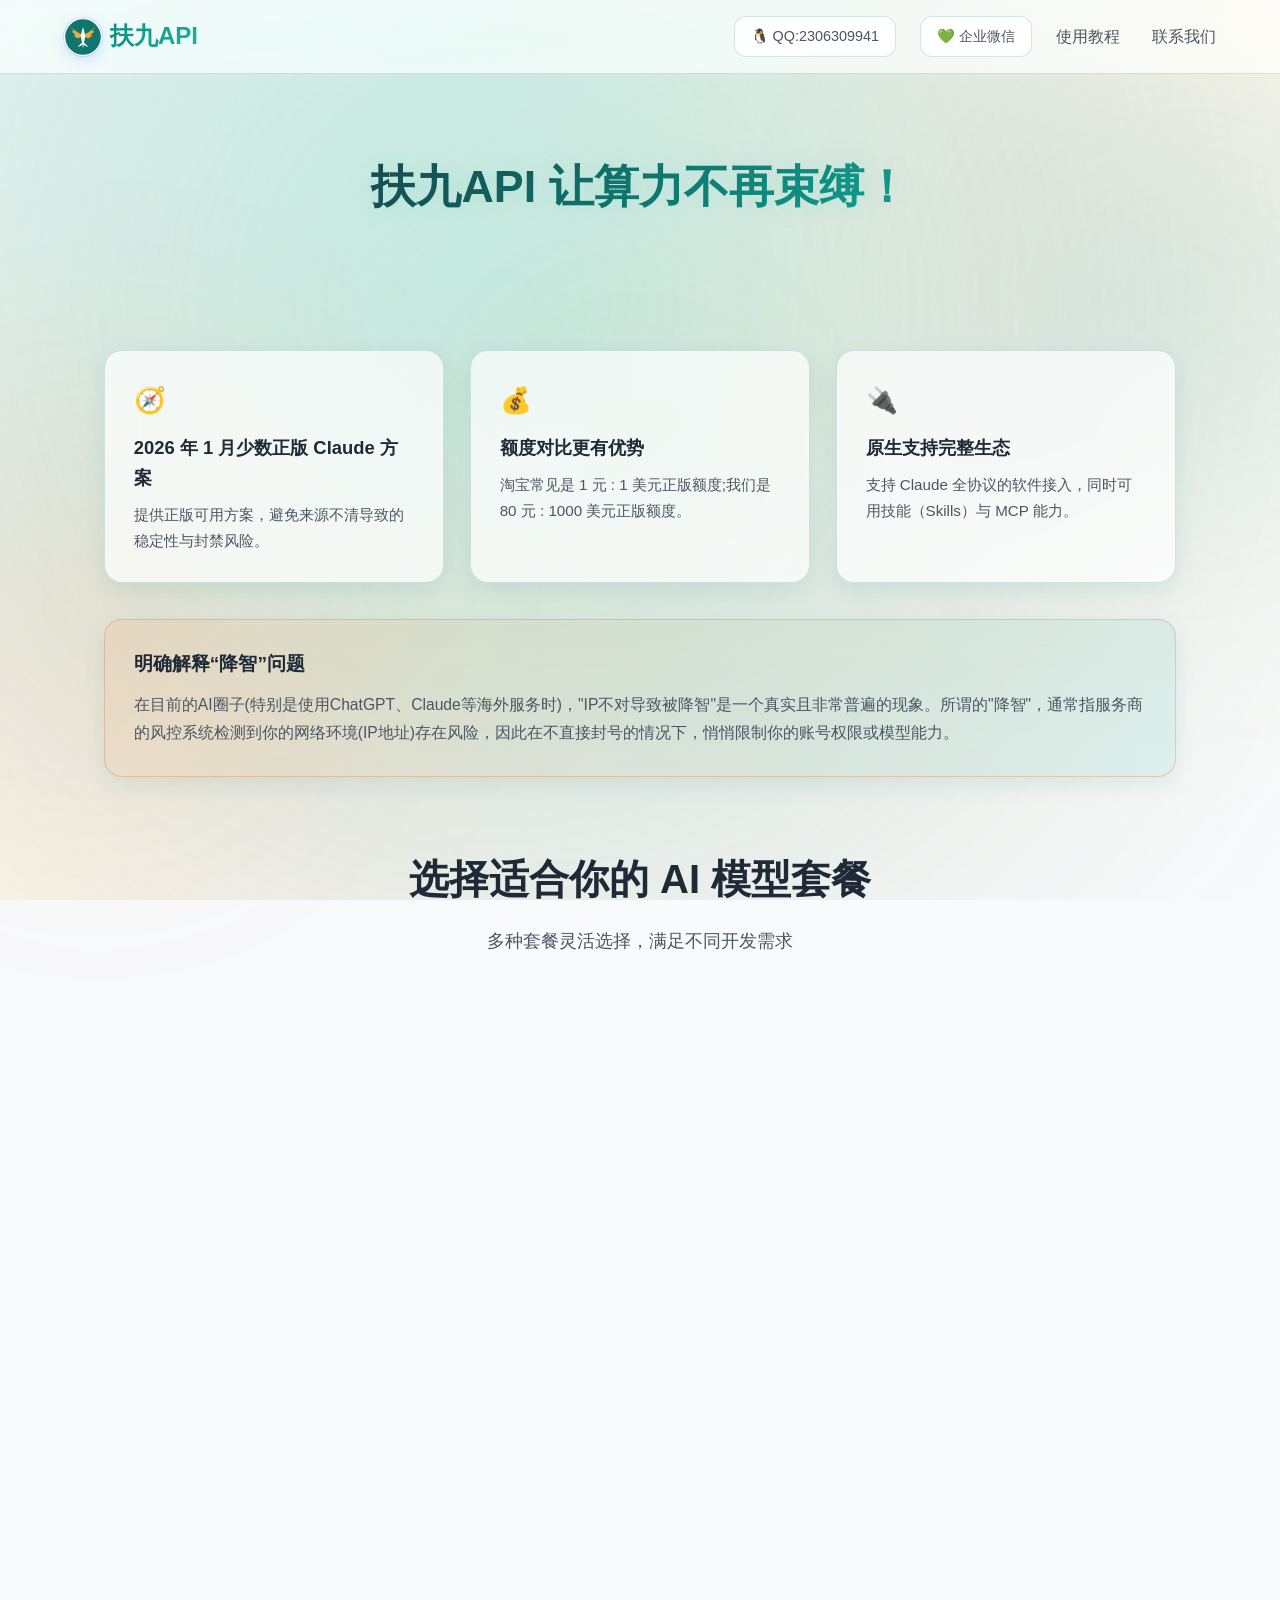
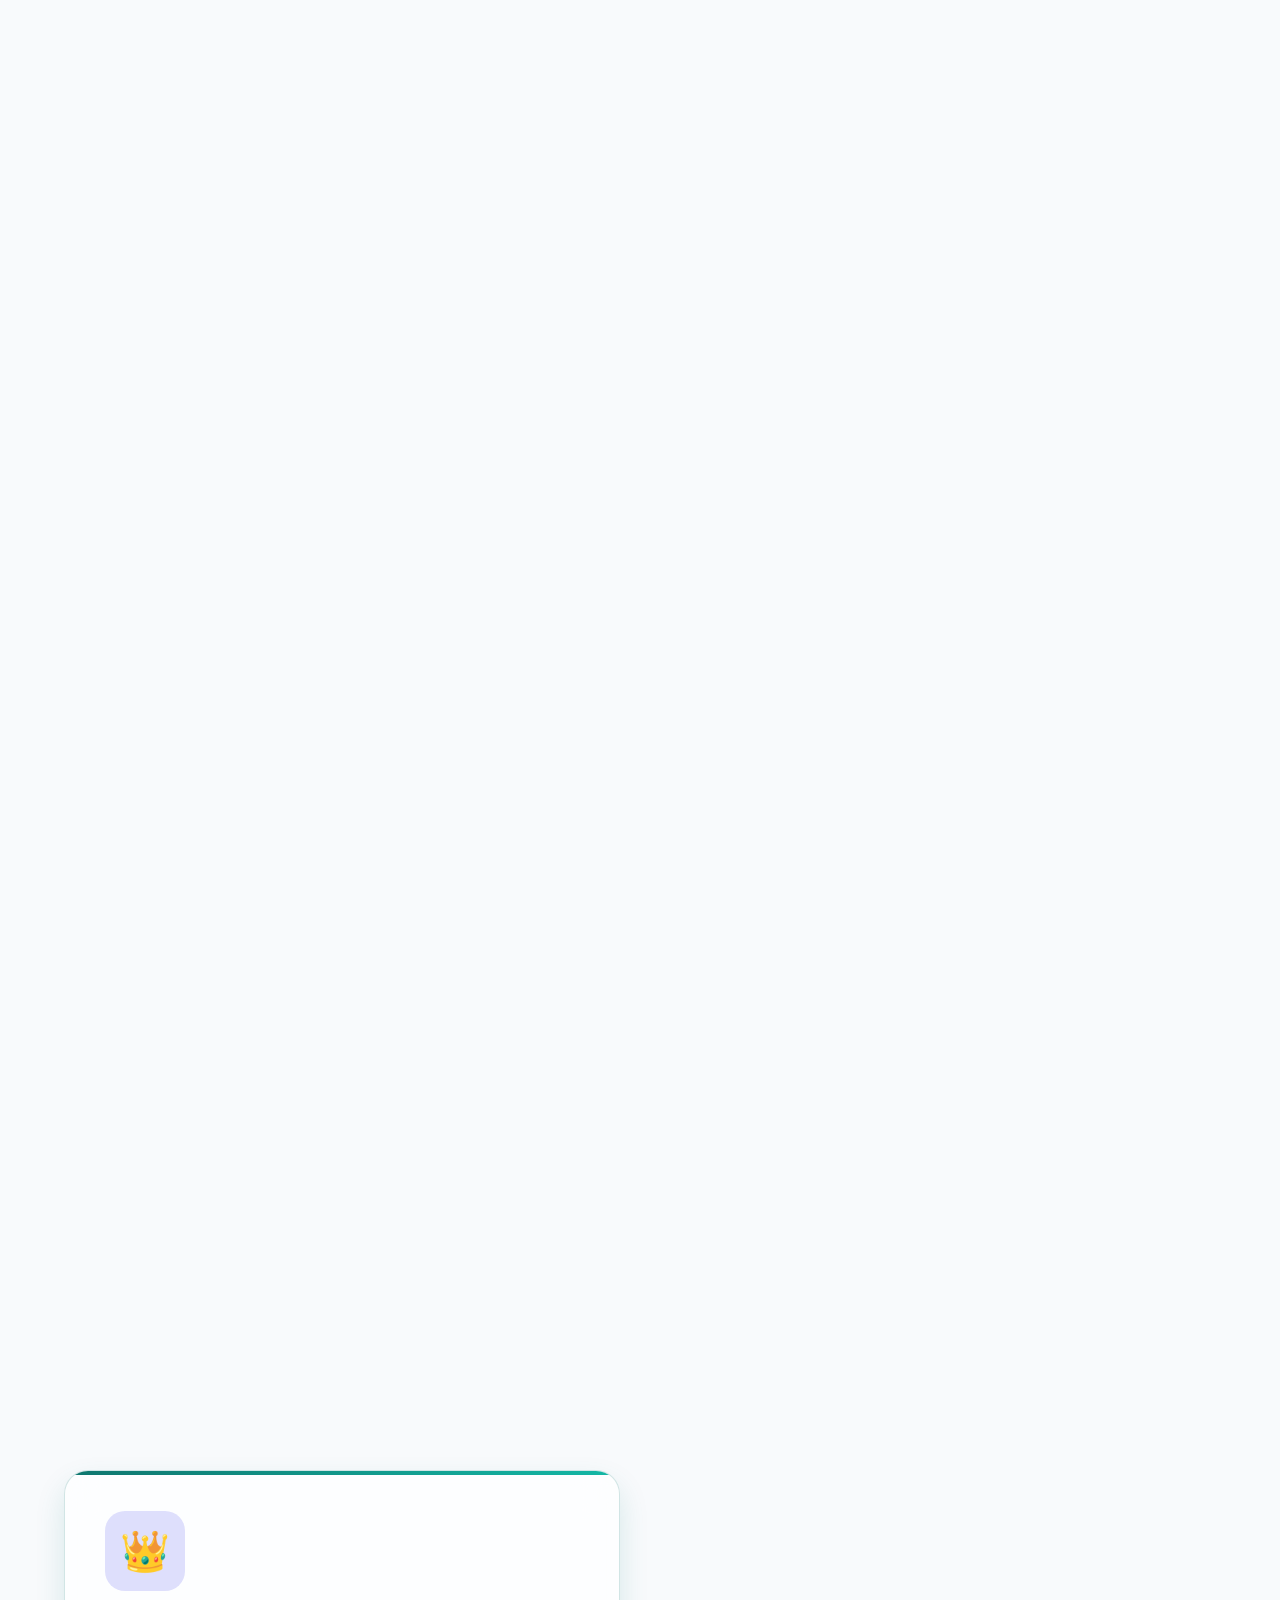
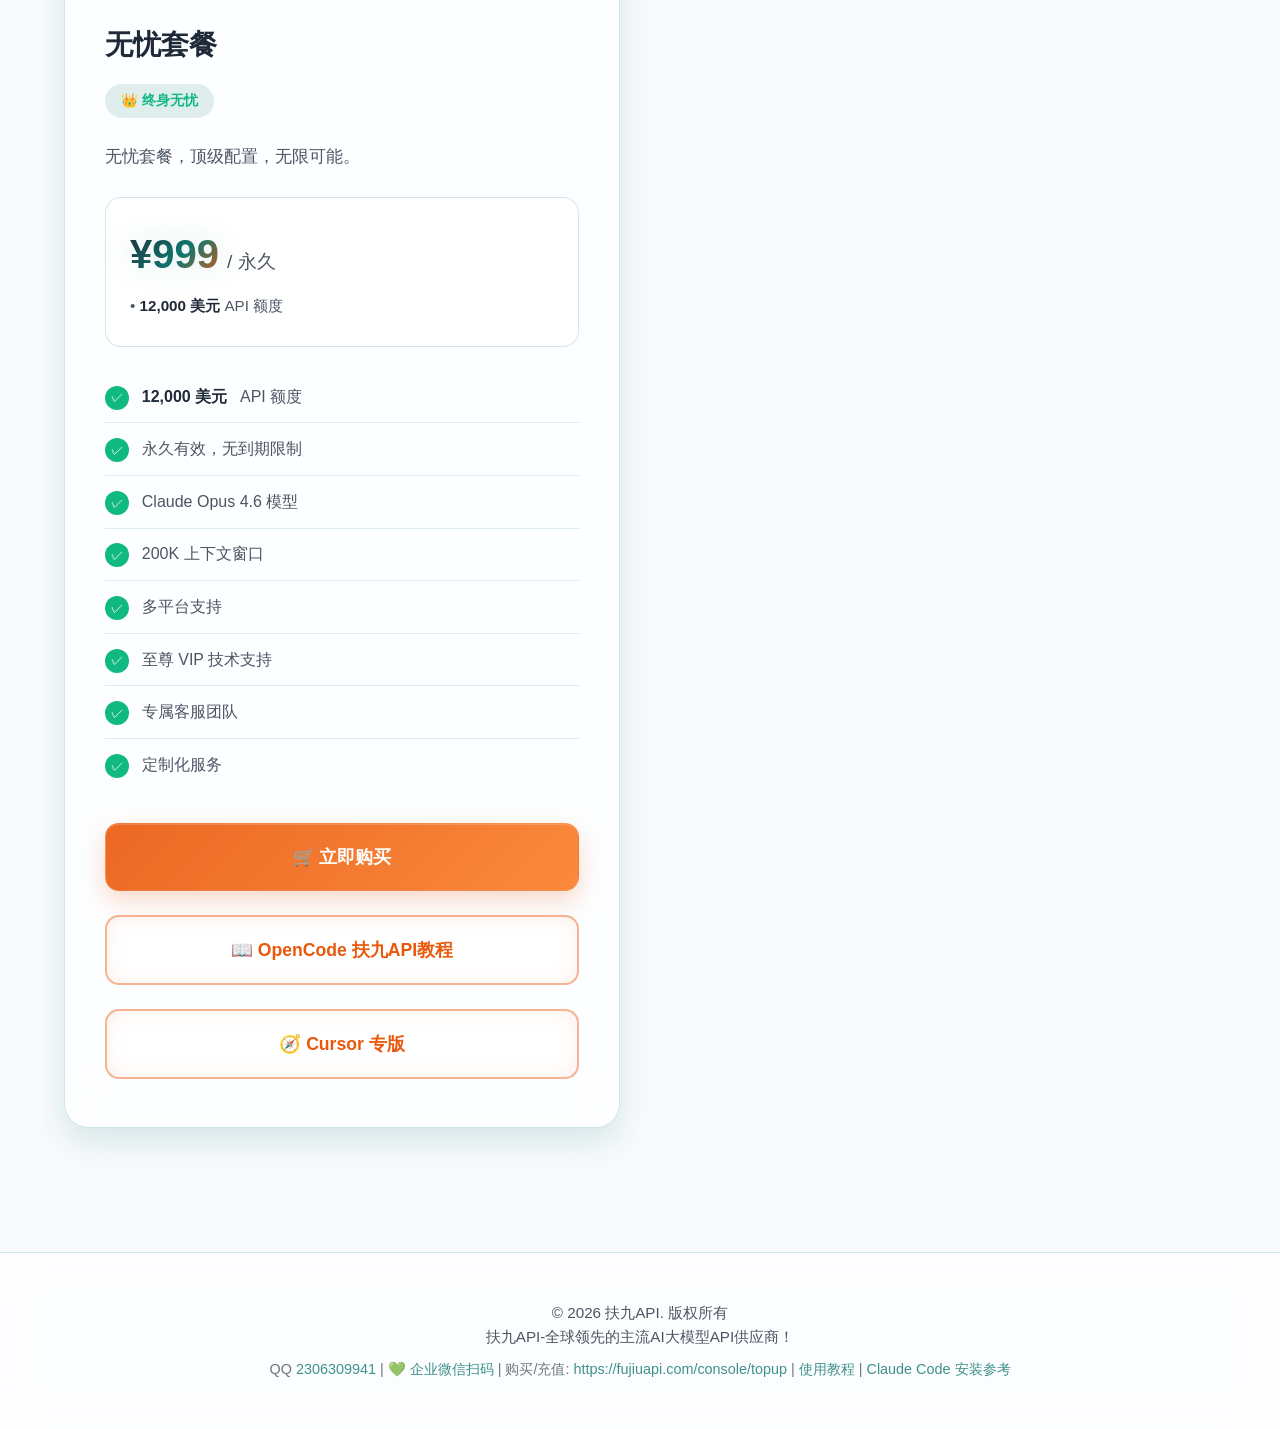
==== index.html @ ee2f94a0 "购买按钮改为原生链接target=_top，规避iframe跳转拦截" ====
<!DOCTYPE html>
<html lang="zh-CN">

<head>
    <meta charset="UTF-8">
    <meta name="viewport" content="width=device-width, initial-scale=1.0">
    <meta name="description" content="扶九API-全球领先的主流AI大模型API供应商！，包括 VSCode Copilot 无限版和 Claude Opus 4.6 API Key">
    <meta name="keywords" content="扶九API,API接口,API中转站,API KEY,大模型接口网关,API聚合,大模型API,AI API 技术接入平台,api中转站,统一API接口平台,AIopilot,Claude,编程助手,VSCode,API Key">
    <title>扶九API-全球领先的主流AI大模型API供应商！</title>
    <link rel="stylesheet" href="css/style.css?v=20260303-0010">
</head>

<body>
    <!-- 背景动画 -->
    <div class="bg-animation" aria-hidden="true"></div>
    <div class="bg-orb bg-orb-1" aria-hidden="true"></div>
    <div class="bg-orb bg-orb-2" aria-hidden="true"></div>
    <div class="bg-orb-3" aria-hidden="true"></div>

    <!-- 导航栏 -->
    <nav class="navbar" role="navigation">
        <div class="nav-container">
            <div class="logo">
                <img src="img/logo.svg" alt="扶九API Logo" class="logo-img">
                <span class="logo-text">扶九API</span>
            </div>
            <div class="nav-right">
                <a href="tencent://message/?uin=2306309941&Site=扶九API&Menu=yes" class="qq-contact"
                    aria-label="联系 QQ 2306309941">
                    🐧 QQ:2306309941
                </a>
                <a href="javascript:void(0)" class="qq-contact wechat-contact" role="button"
                    onclick="openWechatQR()" aria-label="企业微信扫码咨询">
                    💚 企业微信
                </a>
                <ul class="nav-links" role="menubar">
                    <li role="none" class="has-submenu">
                        <a href="#" role="menuitem" aria-haspopup="true">使用教程</a>
                        <ul class="submenu" role="menu">
                            <li role="none"><a href="opencode-tutorial.html?v=2" role="menuitem">OpenCode 扶九API教程</a></li>
                            <li role="none"><a href="cursor-tutorial.html" role="menuitem">Cursor 专版教程</a></li>
                            <li role="none"><a href="claude-install-tutorial.html" role="menuitem">Claude Code 安装参考</a></li>
                            <li role="none"><a href="ultraworker-tutorial-v2.html" role="menuitem">Sisyphus 进阶指南</a></li>
                        </ul>
                    </li>
                    <li role="none"><a href="#contact" role="menuitem">联系我们</a></li>
                </ul>
                <button class="mobile-menu-btn" aria-label="切换菜单" aria-expanded="false" aria-controls="navigation">
                    <span></span>
                    <span></span>
                    <span></span>
                </button>
            </div>
        </div>
    </nav>

    <!-- Hero 区域 -->
    <section class="hero" aria-labelledby="hero-title">
        <div class="hero-content">

            <h1 id="hero-title" class="hero-title">扶九API 让算力不再束缚！</h1>
        </div>
    </section>

    <!-- 信任背书区域 -->
    <section class="trust-section" aria-labelledby="trust-title">

        <div class="trust-grid">
            <div class="trust-card">
                <div class="trust-icon">🧭</div>
                <h3>2026 年 1 月少数正版 Claude 方案</h3>
                <p>提供正版可用方案，避免来源不清导致的稳定性与封禁风险。</p>
            </div>
            <div class="trust-card">
                <div class="trust-icon">💰</div>
                <h3>额度对比更有优势</h3>
                <p>淘宝常见是 1 元 : 1 美元正版额度;我们是 80 元 : 1000 美元正版额度。</p>
            </div>
            <div class="trust-card">
                <div class="trust-icon">🔌</div>
                <h3>原生支持完整生态</h3>
                <p>支持 Claude 全协议的软件接入，同时可用技能（Skills）与 MCP 能力。</p>
            </div>
        </div>
    </section>

    <!-- 降智问题独立说明 -->
    <section class="degrade-section" aria-labelledby="degrade-title">
        <div class="degrade-card">
            <h2 id="degrade-title">明确解释“降智”问题</h2>
            <p>在目前的AI圈子(特别是使用ChatGPT、Claude等海外服务时)，"IP不对导致被降智"是一个真实且非常普遍的现象。所谓的"降智"，通常指服务商的风控系统检测到你的网络环境(IP地址)存在风险，因此在不直接封号的情况下，悄悄限制你的账号权限或模型能力。</p>
        </div>
    </section>

    <!-- 产品区域 -->
    <section class="products-section" id="products" aria-labelledby="products-title">
        <div class="section-title">
            <h2 id="products-title">选择适合你的 AI 模型套餐</h2>
            <p>多种套餐灵活选择，满足不同开发需求</p>
        </div>

        <div class="products-grid">
            <!-- 套餐1: 3日卡 -->
            <article class="product-card" aria-labelledby="product-2-title">
                <div class="product-icon">☀️</div>
                <h3 id="product-2-title">3日卡套餐</h3>
                <span class="badge">⚡ 快速</span>
                <p class="description">
                    3日卡套餐，适合短期项目和临时需求。
                </p>

                <div class="price-section">
                    <div class="price-main">
                        <span class="price-amount">¥19</span>
                        <span class="price-unit">/ 3天</span>
                    </div>
                    <div class="price-breakdown">
                        <p>• <strong>120 美元</strong> API 额度</p>
                    </div>
                </div>

                <ul class="features-list">
                    <li><strong>120 美元</strong> API 额度</li>
                    <li>Claude Opus 4.6 模型</li>
                    <li>200K 上下文窗口</li>
                    <li>多平台支持</li>
                </ul>

                <a class="cta-button secondary" href="https://fujiuapi.com/wallet" target="_top">🛒 立即购买</a>
            </article>

            <!-- 套餐3: 半月卡 -->
            <article class="product-card" aria-labelledby="product-3-title">
                <div class="product-icon">📅</div>
                <h3 id="product-3-title">半月套餐</h3>
                <span class="badge">🎯 热门</span>
                <p class="description">
                    半月套餐，适合中短期项目开发。
                </p>

                <div class="price-section">
                    <div class="price-main">
                        <span class="price-amount">¥99</span>
                        <span class="price-unit">/ 15天</span>
                    </div>
                    <div class="price-breakdown">
                        <p>• <strong>800 美元</strong> API 额度</p>
                    </div>
                </div>

                <ul class="features-list">
                    <li><strong>800 美元</strong> API 额度</li>
                    <li>Claude Opus 4.6 模型</li>
                    <li>200K 上下文窗口</li>
                    <li>多平台支持</li>
                </ul>

                <a class="cta-button secondary" href="https://fujiuapi.com/wallet" target="_top">🛒 立即购买</a>
            </article>

            <!-- 套餐4: 月卡 -->
            <article class="product-card" aria-labelledby="product-4-title">
                <div class="product-icon">🤖</div>
                <h3 id="product-4-title">月卡套餐</h3>
                <span class="badge">💎 推荐</span>
                <p class="description">
                    月卡套餐，适合长期开发和团队使用。
                </p>

                <div class="price-section">
                    <div class="price-main">
                        <span class="price-amount">¥299</span>
                        <span class="price-unit">/ 月</span>
                    </div>
                    <div class="price-breakdown">
                        <p>• <strong>3,000 美元</strong> API 额度</p>
                    </div>
                </div>

                <ul class="features-list">
                    <li><strong>3,000 美元</strong> API 额度</li>
                    <li>Claude Opus 4.6 模型</li>
                    <li>200K 上下文窗口</li>
                    <li>多平台支持</li>
                    <li>优先技术支持</li>
                </ul>

                <a class="cta-button secondary" href="https://fujiuapi.com/wallet" target="_top">🛒 立即购买</a>
                <a href="opencode-tutorial.html?v=2" class="cta-button outline outline-accent">📖 OpenCode 扶九API教程</a>
            </article>

            <!-- 套餐5: 大额卡 -->
            <article class="product-card" aria-labelledby="product-5-title">
                <div class="product-icon">💰</div>
                <h3 id="product-5-title">大额套餐</h3>
                <span class="badge">💼 企业级</span>
                <p class="description">
                    大额套餐，适合企业和大型项目。
                </p>

                <div class="price-section">
                    <div class="price-main">
                        <span class="price-amount">¥499</span>
                        <span class="price-unit">/ 永久</span>
                    </div>
                    <div class="price-breakdown">
                        <p>• <strong>5,000 美元</strong> API 额度</p>
                    </div>
                </div>

                <ul class="features-list">
                    <li><strong>5,000 美元</strong> API 额度</li>
                    <li>永久有效，无到期限制</li>
                    <li>Claude Opus 4.6 模型</li>
                    <li>200K 上下文窗口</li>
                    <li>多平台支持</li>
                    <li>VIP 技术支持</li>
                    <li>专属客服</li>
                </ul>

                <a class="cta-button secondary" href="https://fujiuapi.com/wallet" target="_top">🛒 立即购买</a>
                <a href="opencode-tutorial.html?v=2" class="cta-button outline outline-accent">📖 OpenCode 扶九API教程</a>
            </article>

            <!-- 套餐6: 无忧套餐 -->
            <article class="product-card" aria-labelledby="product-6-title">
                <div class="product-icon">👑</div>
                <h3 id="product-6-title">无忧套餐</h3>
                <span class="badge">👑 终身无忧</span>
                <p class="description">
                    无忧套餐，顶级配置，无限可能。
                </p>

                <div class="price-section">
                    <div class="price-main">
                        <span class="price-amount">¥999</span>
                        <span class="price-unit">/ 永久</span>
                    </div>
                    <div class="price-breakdown">
                        <p>• <strong>12,000 美元</strong> API 额度</p>
                    </div>
                </div>

                <ul class="features-list">
                    <li><strong>12,000 美元</strong> API 额度</li>
                    <li>永久有效，无到期限制</li>
                    <li>Claude Opus 4.6 模型</li>
                    <li>200K 上下文窗口</li>
                    <li>多平台支持</li>
                    <li>至尊 VIP 技术支持</li>
                    <li>专属客服团队</li>
                    <li>定制化服务</li>
                </ul>

                <a class="cta-button secondary" href="https://fujiuapi.com/wallet" target="_top">🛒 立即购买</a>
                <a href="opencode-tutorial.html?v=2" class="cta-button outline outline-accent">📖 OpenCode 扶九API教程</a>
                <a href="cursor-tutorial.html" class="cta-button outline outline-accent">🧭 Cursor 专版</a>
            </article>
            
            
            <!-- 套餐7: 合伙人套餐 -->
             <!--<article class="product-card" aria-labelledby="product-7-title">
                <div class="product-icon">👨‍⚖️</div>
                <h3 id="product-7-title">扶九API合伙人</h3>
                <span class="badge">💰 一人公司</span>
                <p class="description">
                    扶九API合伙人，AI浪潮，共创财富。
                </p>

                <div class="price-section">
                    <div class="price-main">
                        <span class="price-amount">¥2500+¥500技术服务费</span>
                    </div>
                    <div class="price-breakdown">
                        <p>• <strong>50000 美元</strong> API 额度</p>
                    </div>
                </div>

                <ul class="features-list">
                    <li><strong>50000 美元</strong> API 额度</li>
                    <li>贴牌系统 成交价拿tokens</li>
                    <li>市场价1元1刀，拿货成本1元20刀，利润率2000%</li>
                    <li>独立的支付系统，钱直接到你商户</li>
                    <li>后续无任何费用，只需进货成本</li>
                    <li>至尊 VIP 技术支持</li>
                    <li>专属客服团队</li>
                    <li>定制化服务</li>
                </ul>

                <a class="cta-button secondary" href="https://fujiuapi.com/wallet" target="_top">🛒 立即购买</a>
                <a href="opencode-tutorial.html?v=2" class="cta-button outline outline-accent">📖 OpenCode 扶九API教程</a>
                <a href="cursor-tutorial.html" class="cta-button outline outline-accent">🧭 Cursor 专版</a>
            </article>-->
        </div>
    </section>
    <!-- 支付弹窗 -->
    <div id="paymentModal" class="payment-modal">
        <div class="payment-modal-content">
            <span class="payment-close" onclick="closePayment()">&times;</span>
            <h2 id="paymentTitle">扫码支付</h2>
            <div id="paymentInfo" class="payment-info"></div>
            <div id="qrcodeContainer" class="qrcode-container">
                <div class="loading">生成支付二维码中...</div>
            </div>
            <div id="paymentStatus" class="payment-status"></div>
            <p class="payment-tip">请使用微信扫描二维码完成支付</p>
        </div>
    </div>

    <!-- 企业微信二维码弹窗 -->
    <div id="wechatModal" class="payment-modal">
        <div class="payment-modal-content" style="max-width: 420px;">
            <span class="payment-close" onclick="closeWechatQR()">&times;</span>
            <h2>💚 企业微信扫码咨询</h2>
            <img src="img/wechat-qr.png" alt="企业微信二维码" class="qr-modal-img">
            <p style="text-align:center;margin-top:1rem;color:var(--text-secondary);">微信扫码添加客服，获取套餐与技术支持</p>
            <p style="text-align:center;margin-top:0.5rem;">QQ：<a href="tencent://message/?uin=2306309941&Site=扶九API&Menu=yes">2306309941</a></p>
        </div>
    </div>

    <!-- 页脚 -->
    <footer id="contact">
        <p>© 2026 扶九API. 版权所有<br>扶九API-全球领先的主流AI大模型API供应商！</p>
        <div class="footer-links">
            QQ <a href="tencent://message/?uin=2306309941&Site=扶九API&Menu=yes">2306309941</a> |
            <a href="javascript:void(0)" onclick="openWechatQR()">💚 企业微信扫码</a> |
            购买/充值: <a href="https://fujiuapi.com/console/topup" target="_blank" rel="noopener">https://fujiuapi.com/console/topup</a> |
            <a href="tutorial.html">使用教程</a> |
            <a href="claude-install-tutorial.html">Claude Code 安装参考</a>
        </div>
    </footer>

    <script src="js/main.js?v=20260303-0010"></script>
    <script src="js/payment.js?v=20260303-0010"></script>
</body>

</html>
---- css/style.css ----
/* ========================================
   扶九API - 主样式文件
   ======================================== */

/* CSS Variables */
:root {
    --primary-color: #0f766e;
    --primary-dark: #115e59;
    --secondary-color: #14b8a6;
    --accent-color: #ea580c;
    --success-color: #10b981;
    --bg-dark: #f8fafc;
    --bg-card: rgba(255, 255, 255, 0.82);
    --text-primary: #1f2937;
    --text-secondary: #4b5563;
    --gradient-1: linear-gradient(135deg, #0f766e 0%, #14b8a6 100%);
    --gradient-2: linear-gradient(135deg, #ccfbf1 0%, #99f6e4 100%);
    --gradient-3: linear-gradient(135deg, #fed7aa 0%, #fef3c7 100%);
    --glass-bg: rgba(255, 255, 255, 0.72);
    --glass-border: rgba(15, 118, 110, 0.18);
    --glass-shine: rgba(15, 118, 110, 0.28);
    --shadow-sm: 0 8px 22px rgba(15, 118, 110, 0.1);
    --shadow-md: 0 14px 30px rgba(15, 118, 110, 0.14);
    --shadow-lg: 0 18px 44px rgba(15, 118, 110, 0.18);
    --transition: 0.3s cubic-bezier(0.4, 0, 0.2, 1);
    --hero-text: #1f2937;
    --hero-subtext: #4b5563;
}

/* Reset & Base */
* {
    margin: 0;
    padding: 0;
    box-sizing: border-box;
}

html {
    scroll-behavior: smooth;
}

body {
    font-family: -apple-system, BlinkMacSystemFont, 'Segoe UI', 'PingFang SC', 'Hiragino Sans GB', 'Microsoft YaHei', sans-serif;
    background: var(--bg-dark);
    color: var(--text-primary);
    line-height: 1.6;
    overflow-x: hidden;
    position: relative;
    min-height: 100vh;
}

/* Cursor Tutorial Style Background */
body::before {
    content: '';
    position: fixed;
    inset: 0;
    background-image:
        linear-gradient(145deg, #f0fdfa 0%, #fff7ed 50%, #f8fafc 100%),
        linear-gradient(rgba(20, 184, 166, 0.08) 1px, transparent 1px),
        linear-gradient(90deg, rgba(20, 184, 166, 0.08) 1px, transparent 1px);
    background-size: 100% 100%, 36px 36px, 36px 36px;
    z-index: -2;
}

/* Noise Texture Overlay */
body::after {
    content: '';
    position: fixed;
    inset: 0;
    background-image: url("data:image/svg+xml,%3Csvg viewBox='0 0 256 256' xmlns='http://www.w3.org/2000/svg'%3E%3Cfilter id='noise'%3E%3CfeTurbulence type='fractalNoise' baseFrequency='0.9' numOctaves='4' stitchTiles='stitch'/%3E%3C/filter%3E%3Crect width='100%25' height='100%25' filter='url(%23noise)'/%3E%3C/svg%3E");
    opacity: 0.015;
    pointer-events: none;
    z-index: -1;
}

/* Background Animation - Enhanced Glowing Orbs */
.bg-animation {
    position: fixed;
    top: 0;
    left: 0;
    width: 100%;
    height: 100%;
    z-index: -1;
    overflow: hidden;
    pointer-events: none;
}

.bg-animation::before {
    content: '';
    position: absolute;
    width: 1800px;
    height: 1800px;
    top: -600px;
    left: -400px;
    background: radial-gradient(circle at center, rgba(20, 184, 166, 0.25) 0%, rgba(15, 118, 110, 0.1) 40%, transparent 70%);
    filter: blur(80px);
    animation: rotate 60s linear infinite;
}

@keyframes rotate {
    from { transform: rotate(0deg); }
    to { transform: rotate(360deg); }
}

/* Floating Glowing Orbs */
.bg-orb {
    position: fixed;
    width: 500px;
    height: 500px;
    border-radius: 50%;
    filter: blur(100px);
    z-index: -1;
    opacity: 0.6;
    animation: float 25s ease-in-out infinite;
    pointer-events: none;
    will-change: transform;
    transform: translateZ(0);
}

.bg-orb-1 {
    background: radial-gradient(circle, rgba(20, 184, 166, 0.32) 0%, rgba(15, 118, 110, 0.16) 40%, transparent 70%);
    top: 5%;
    right: -150px;
    box-shadow: 0 0 200px rgba(20, 184, 166, 0.2);
}

.bg-orb-2 {
    background: radial-gradient(circle, rgba(251, 146, 60, 0.26) 0%, rgba(234, 88, 12, 0.12) 40%, transparent 70%);
    bottom: 5%;
    left: -150px;
    animation-delay: -12s;
    box-shadow: 0 0 200px rgba(234, 88, 12, 0.16);
}

/* Additional orbs for more depth */
.bg-orb-3 {
    position: fixed;
    width: 350px;
    height: 350px;
    border-radius: 50%;
    background: radial-gradient(circle, rgba(20, 184, 166, 0.22) 0%, rgba(251, 146, 60, 0.08) 50%, transparent 70%);
    filter: blur(80px);
    top: 50%;
    left: 50%;
    transform: translate(-50%, -50%);
    z-index: -1;
    opacity: 0.4;
    animation: float 30s ease-in-out infinite;
    animation-delay: -5s;
    pointer-events: none;
}

@keyframes float {
    0%, 100% { transform: translate(0, 0) scale(1) translateZ(0); }
    25% { transform: translate(40px, -40px) scale(1.1) translateZ(0); }
    50% { transform: translate(-30px, 30px) scale(0.9) translateZ(0); }
    75% { transform: translate(20px, 40px) scale(1.05) translateZ(0); }
}

/* ========================================
   Navigation - Glassmorphism
   ======================================== */
.navbar {
    position: fixed;
    top: 0;
    left: 0;
    right: 0;
    background: rgba(255, 255, 255, 0.7);
    backdrop-filter: blur(24px) saturate(180%);
    -webkit-backdrop-filter: blur(24px) saturate(180%);
    padding: 1rem 5%;
    z-index: 1000;
    border-bottom: 1px solid var(--glass-border);
    transition: var(--transition);
}

.navbar.scrolled {
    background: rgba(255, 255, 255, 0.84);
    box-shadow: 0 8px 32px rgba(15, 118, 110, 0.12);
}

.nav-container {
    max-width: 1400px;
    margin: 0 auto;
    display: flex;
    justify-content: space-between;
    align-items: center;
}

.nav-right {
    display: flex;
    align-items: center;
    gap: 1.5rem;
}

.logo {
    font-size: 1.5rem;
    font-weight: 700;
    background: var(--gradient-1);
    -webkit-background-clip: text;
    -webkit-text-fill-color: transparent;
    background-clip: text;
    display: flex;
    align-items: center;
    gap: 0.5rem;
}

.nav-links {
    display: flex;
    gap: 2rem;
    list-style: none;
}

.nav-links a {
    color: var(--text-secondary);
    text-decoration: none;
    font-weight: 500;
    transition: var(--transition);
    position: relative;
}

.nav-links a::after {
    content: '';
    position: absolute;
    bottom: -4px;
    left: 0;
    width: 0;
    height: 2px;
    background: var(--gradient-1);
    transition: var(--transition);
}

.nav-links a:hover {
    color: var(--text-primary);
}

.nav-links a:hover::after {
    width: 100%;
}

/* Submenu Styles */
.nav-links .has-submenu {
    position: relative;
}

.nav-links .has-submenu > a::after {
    display: none;
}

.nav-links .submenu {
    position: absolute;
    top: 100%;
    left: 0;
    min-width: 160px;
    background: rgba(255, 255, 255, 0.94);
    backdrop-filter: blur(24px) saturate(180%);
    -webkit-backdrop-filter: blur(24px) saturate(180%);
    border: 1px solid var(--glass-border);
    border-radius: 12px;
    padding: 0.5rem 0;
    opacity: 0;
    visibility: hidden;
    transform: translateY(10px);
    transition: var(--transition);
    box-shadow: 0 10px 30px rgba(15, 118, 110, 0.16);
    list-style: none;
    z-index: 1001;
}

.nav-links .has-submenu:hover .submenu {
    opacity: 1;
    visibility: visible;
    transform: translateY(0);
}

.nav-links .submenu li {
    padding: 0;
}

.nav-links .submenu a {
    display: block;
    padding: 0.75rem 1.25rem;
    color: var(--text-secondary);
    white-space: nowrap;
}

.nav-links .submenu a:hover {
    background: rgba(15, 118, 110, 0.1);
    color: var(--primary-color);
}

.nav-links .submenu a::after {
    display: none;
}

/* Mobile Menu Button */
.mobile-menu-btn {
    display: none;
    flex-direction: column;
    gap: 5px;
    background: none;
    border: none;
    cursor: pointer;
    padding: 0.5rem;
    width: 36px;
    height: 36px;
    justify-content: center;
}

.mobile-menu-btn span {
    width: 24px;
    height: 2px;
    background: var(--text-primary);
    transition: transform 0.3s, opacity 0.3s;
    border-radius: 2px;
}

.mobile-menu-btn[aria-expanded="true"] span:nth-child(1) {
    transform: rotate(45deg) translate(5px, 5px);
}

.mobile-menu-btn[aria-expanded="true"] span:nth-child(2) {
    opacity: 0;
}

.mobile-menu-btn[aria-expanded="true"] span:nth-child(3) {
    transform: rotate(-45deg) translate(5px, -5px);
}

/* QQ Contact Link */
.qq-contact {
    color: var(--text-secondary);
    text-decoration: none;
    font-size: 0.9rem;
    display: flex;
    align-items: center;
    gap: 0.5rem;
    padding: 0.5rem 1rem;
    background: var(--glass-bg);
    border-radius: 12px;
    transition: var(--transition);
    border: 1px solid var(--glass-border);
    backdrop-filter: blur(12px);
}

.qq-contact:hover {
    background: rgba(15, 118, 110, 0.1);
    color: var(--primary-color);
    border-color: rgba(15, 118, 110, 0.3);
    box-shadow: 0 0 20px rgba(15, 118, 110, 0.15);
}

/* ========================================
   Hero Section
   ======================================== */
.hero {
    padding: 160px 5% 80px;
    position: relative;
}

.hero-content {
    text-align: center;
    max-width: 900px;
    margin: 0 auto;
}

.hero-badge {
    display: inline-flex;
    align-items: center;
    gap: 0.5rem;
    padding: 0.6rem 1.6rem;
    background: linear-gradient(135deg, rgba(15, 118, 110, 0.86), rgba(20, 184, 166, 0.82));
    border: 1px solid var(--glass-border);
    border-radius: 50px;
    font-size: 0.9rem;
    font-weight: 600;
    margin-bottom: 1.5rem;
    backdrop-filter: blur(16px);
    color: #ffffff;
    box-shadow: 0 8px 24px rgba(15, 118, 110, 0.2), inset 0 1px 0 rgba(255, 255, 255, 0.12);
    animation: fadeInUp 0.6s ease-out;
}

.hero-title {
    font-size: 2.8rem;
    font-weight: 800;
    line-height: 1.2;
    margin-bottom: 1rem;
    background: linear-gradient(135deg, #1f2937 0%, #0f766e 52%, #14b8a6 100%);
    -webkit-background-clip: text;
    -webkit-text-fill-color: transparent;
    background-clip: text;
    text-shadow: 0 0 28px rgba(20, 184, 166, 0.16);
    animation: fadeInUp 0.6s ease-out 0.1s both;
}

.hero-subtitle {
    color: var(--hero-subtext);
    font-size: 1.1rem;
    line-height: 1.7;
    margin: 0 auto 2.5rem;
    max-width: 720px;
    animation: fadeInUp 0.6s ease-out 0.2s both;
}

.hero-features {
    display: flex;
    justify-content: center;
    gap: 1.5rem;
    margin-bottom: 2.5rem;
    flex-wrap: wrap;
}

.hero-feature-item {
    display: inline-flex;
    align-items: center;
    gap: 0.6rem;
    padding: 0.75rem 1.4rem;
    background: var(--glass-bg);
    border: 1px solid var(--glass-border);
    border-radius: 14px;
    color: var(--text-secondary);
    backdrop-filter: blur(12px);
    font-weight: 600;
}

.feature-dot {
    width: 10px;
    height: 10px;
    border-radius: 50%;
    background: linear-gradient(135deg, #0f766e, #14b8a6);
    box-shadow: 0 0 10px rgba(20, 184, 166, 0.38);
}

.hero-cta {
    display: flex;
    justify-content: center;
    gap: 1rem;
    flex-wrap: wrap;
}

.cta-button.large {
    padding: 1.3rem 2.4rem;
    font-size: 1.05rem;
}

.cta-button.glass {
    background: rgba(255, 255, 255, 0.72);
    border: 1px solid var(--glass-border);
    color: var(--text-primary);
    box-shadow: 0 10px 22px rgba(15, 118, 110, 0.12);
}

.cta-button.glass:hover {
    background: rgba(255, 255, 255, 0.86);
    box-shadow: 0 14px 32px rgba(15, 118, 110, 0.16);
}

@keyframes fadeInUp {
    from {
        opacity: 0;
        transform: translateY(20px);
    }
    to {
        opacity: 1;
        transform: translateY(0);
    }
}

/* ========================================
   Trust Section
   ======================================== */
.trust-section {
    padding: 40px 5% 20px;
    max-width: 1200px;
    margin: 0 auto;
}

.trust-header {
    text-align: center;
    margin-bottom: 2.5rem;
}

.trust-title {
    font-size: 2.2rem;
    margin-bottom: 0.8rem;
}

.trust-subtitle {
    color: var(--text-secondary);
    font-size: 1.05rem;
}

.trust-grid {
    display: grid;
    grid-template-columns: repeat(auto-fit, minmax(260px, 1fr));
    gap: 1.6rem;
}

.trust-card {
    background: var(--glass-bg);
    border-radius: 18px;
    padding: 1.8rem;
    border: 1px solid var(--glass-border);
    backdrop-filter: blur(18px);
    box-shadow: var(--shadow-sm);
    transition: var(--transition);
}

.trust-card:hover {
    transform: translateY(-6px);
    box-shadow: var(--shadow-lg);
}

.trust-icon {
    font-size: 1.6rem;
    margin-bottom: 0.8rem;
}

.trust-card h3 {
    font-size: 1.15rem;
    margin-bottom: 0.6rem;
}

.trust-card p {
    color: var(--text-secondary);
    font-size: 0.95rem;
    line-height: 1.7;
}

/* ========================================
   Degrade Section
   ======================================== */
.degrade-section {
    padding: 16px 5% 10px;
    max-width: 1200px;
    margin: 0 auto;
}

.degrade-card {
    background: linear-gradient(135deg, rgba(251, 146, 60, 0.12), rgba(20, 184, 166, 0.1));
    border-radius: 18px;
    padding: 1.8rem;
    border: 1px solid rgba(234, 88, 12, 0.26);
    backdrop-filter: blur(18px);
    box-shadow: var(--shadow-sm);
}

.degrade-card h2 {
    font-size: 1.2rem;
    margin-bottom: 0.7rem;
}

.degrade-card p {
    color: var(--text-secondary);
    font-size: 0.98rem;
    line-height: 1.8;
}

/* ========================================
   Products Section
   ======================================== */
.products-section {
    padding: 60px 5%;
    max-width: 1400px;
    margin: 0 auto;
}

.section-title {
    text-align: center;
    margin-bottom: 4rem;
}

.section-title h2 {
    font-size: 2.5rem;
    margin-bottom: 1rem;
}

.section-title p {
    color: var(--text-secondary);
    font-size: 1.1rem;
}

.products-grid {
    display: grid;
    grid-template-columns: repeat(auto-fit, minmax(450px, 1fr));
    gap: 2.5rem;
}

/* Product Card - Enhanced Glassmorphism */
.product-card {
    background: var(--glass-bg);
    border-radius: 24px;
    padding: 2.5rem;
    position: relative;
    overflow: hidden;
    border: 1px solid var(--glass-border);
    backdrop-filter: blur(24px) saturate(180%);
    -webkit-backdrop-filter: blur(24px) saturate(180%);
    box-shadow: var(--shadow-md);
    transition: var(--transition);
    will-change: transform;
}

/* Glass shine effect */
.product-card::after {
    content: '';
    position: absolute;
    top: 0;
    left: -100%;
    width: 100%;
    height: 100%;
    background: linear-gradient(
        90deg,
        transparent,
        rgba(255, 255, 255, 0.05),
        transparent
    );
    transition: left 0.5s;
}

.product-card:hover::after {
    left: 100%;
}

.product-card::before {
    content: '';
    position: absolute;
    top: 0;
    left: 0;
    right: 0;
    height: 4px;
    background: var(--card-gradient, var(--gradient-1));
}

.product-card:hover {
    transform: translateY(-8px);
    box-shadow: 0 20px 42px rgba(15, 118, 110, 0.18), 0 0 24px var(--card-glow, rgba(20, 184, 166, 0.18));
    border-color: var(--glass-shine);
}

/* Product Icon */
.product-icon {
    width: 80px;
    height: 80px;
    border-radius: 20px;
    display: flex;
    align-items: center;
    justify-content: center;
    margin-bottom: 2rem;
    font-size: 2.5rem;
    background: var(--icon-bg, rgba(99, 102, 241, 0.2));
    overflow: hidden;
}

.product-icon img {
    width: 100%;
    height: 100%;
    object-fit: cover;
}

/* Card Variants */
.product-card:nth-child(1) {
    --card-gradient: var(--gradient-1);
    --icon-bg: rgba(15, 118, 110, 0.14);
    --card-glow: rgba(20, 184, 166, 0.18);
}

.product-card:nth-child(2) {
    --card-gradient: linear-gradient(135deg, #ea580c 0%, #f97316 100%);
    --icon-bg: rgba(234, 88, 12, 0.14);
    --card-glow: rgba(234, 88, 12, 0.16);
}

/* Card Content */
.product-card h3 {
    font-size: 1.75rem;
    margin-bottom: 1rem;
    font-weight: 700;
}

.product-card .badge {
    display: inline-block;
    padding: 0.4rem 1rem;
    background: rgba(15, 118, 110, 0.12);
    color: var(--success-color);
    border-radius: 20px;
    font-size: 0.85rem;
    font-weight: 600;
    margin-bottom: 1.5rem;
}

.product-card .description {
    color: var(--text-secondary);
    margin-bottom: 1.5rem;
    line-height: 1.8;
    font-size: 1.05rem;
}

/* Price Section - Glassmorphism */
.price-section {
    background: var(--glass-bg);
    border-radius: 16px;
    padding: 1.5rem;
    margin-bottom: 1.5rem;
    border: 1px solid var(--glass-border);
    backdrop-filter: blur(16px) saturate(150%);
    box-shadow: inset 0 1px 0 rgba(255, 255, 255, 0.8);
}

.price-main {
    display: flex;
    align-items: baseline;
    gap: 0.5rem;
    margin-bottom: 0.5rem;
}

.price-amount {
    font-size: 2.5rem;
    font-weight: 800;
    background: linear-gradient(135deg, #1f2937 0%, #0f766e 55%, #ea580c 100%);
    -webkit-background-clip: text;
    -webkit-text-fill-color: transparent;
    background-clip: text;
    filter: drop-shadow(0 0 14px rgba(15, 118, 110, 0.15));
}

.price-unit {
    font-size: 1.2rem;
    color: var(--text-secondary);
}

.price-breakdown {
    color: var(--text-secondary);
    font-size: 0.95rem;
    line-height: 1.6;
}

.price-breakdown p {
    margin-bottom: 0.25rem;
}

.price-breakdown strong {
    color: var(--text-primary);
}

/* Features List */
.features-list {
    list-style: none;
    margin-bottom: 2rem;
}

.features-list li {
    padding: 0.8rem 0;
    display: flex;
    align-items: flex-start;
    gap: 0.8rem;
    color: var(--text-secondary);
    border-bottom: 1px solid rgba(15, 118, 110, 0.14);
}

.features-list li:last-child {
    border-bottom: none;
}

.features-list li::before {
    content: '✓';
    width: 24px;
    height: 24px;
    background: var(--success-color);
    color: white;
    border-radius: 50%;
    display: flex;
    align-items: center;
    justify-content: center;
    font-size: 0.8rem;
    flex-shrink: 0;
    margin-top: 2px;
}

.features-list li strong {
    color: var(--text-primary);
}

/* Buttons - Glassmorphism */
.cta-button {
    width: 100%;
    padding: 1.2rem 2rem;
    border: none;
    border-radius: 14px;
    font-size: 1.1rem;
    font-weight: 600;
    cursor: pointer;
    transition: var(--transition);
    text-decoration: none;
    display: inline-block;
    text-align: center;
    position: relative;
    overflow: hidden;
}

.cta-button::before {
    content: '';
    position: absolute;
    inset: 0;
    background: linear-gradient(
        45deg,
        transparent 30%,
        rgba(255, 255, 255, 0.1) 50%,
        transparent 70%
    );
    transform: translateX(-100%);
    transition: transform 0.6s;
}

.cta-button:hover::before {
    transform: translateX(100%);
}

.cta-button.primary {
    background: linear-gradient(135deg, rgba(15, 118, 110, 0.9), rgba(20, 184, 166, 0.86));
    color: white;
    border: 1px solid rgba(255, 255, 255, 0.1);
    box-shadow: 0 10px 24px rgba(15, 118, 110, 0.26), inset 0 1px 0 rgba(255, 255, 255, 0.16);
}

.cta-button.secondary {
    background: linear-gradient(135deg, rgba(234, 88, 12, 0.9), rgba(249, 115, 22, 0.84));
    color: white;
    border: 1px solid rgba(255, 255, 255, 0.1);
    box-shadow: 0 10px 24px rgba(234, 88, 12, 0.22), inset 0 1px 0 rgba(255, 255, 255, 0.16);
}

.cta-button:hover {
    transform: translateY(-3px);
    box-shadow: 0 15px 34px rgba(15, 118, 110, 0.22), inset 0 1px 0 rgba(255, 255, 255, 0.25);
}

.cta-button.outline {
    background: rgba(255, 255, 255, 0.66);
    border: 2px solid;
    margin-top: 1rem;
    backdrop-filter: blur(12px);
}

.cta-button.outline-primary {
    border-color: rgba(15, 118, 110, 0.48);
    color: var(--primary-color);
    box-shadow: inset 0 0 20px rgba(15, 118, 110, 0.1);
}

.cta-button.outline-primary:hover {
    box-shadow: 0 0 30px rgba(15, 118, 110, 0.22);
}

.cta-button.outline-accent {
    border-color: rgba(234, 88, 12, 0.45);
    color: var(--accent-color);
    box-shadow: inset 0 0 20px rgba(234, 88, 12, 0.09);
}

.cta-button.outline:hover {
    background: rgba(255, 255, 255, 0.84);
    box-shadow: 0 0 26px rgba(15, 118, 110, 0.16);
}

/* ========================================
   Footer - Glassmorphism
   ======================================== */
footer {
    padding: 3rem 5%;
    text-align: center;
    border-top: 1px solid var(--glass-border);
    color: var(--text-secondary);
    margin-top: 4rem;
    background: rgba(255, 255, 255, 0.6);
    backdrop-filter: blur(20px) saturate(150%);
}

footer p {
    font-size: 0.95rem;
}

footer a {
    color: var(--primary-color);
    text-decoration: none;
    transition: var(--transition);
}

footer a:hover {
    text-decoration: underline;
    text-shadow: 0 0 16px rgba(15, 118, 110, 0.22);
}

.footer-links {
    margin-top: 0.5rem;
    opacity: 0.8;
    font-size: 0.9rem;
}

/* ========================================
   Responsive Design
   ======================================== */
@media (max-width: 1024px) {
    .products-grid {
        grid-template-columns: 1fr;
    }
}

@media (max-width: 768px) {
    .navbar {
        padding: 0.75rem 5%;
    }

    .logo {
        font-size: 1.2rem;
    }

    .mobile-menu-btn {
        display: flex;
    }

    .nav-links {
        position: absolute;
        top: 100%;
        left: 0;
        right: 0;
        flex-direction: column;
        gap: 0;
        background: rgba(255, 255, 255, 0.95);
        backdrop-filter: blur(30px) saturate(180%);
        -webkit-backdrop-filter: blur(30px) saturate(180%);
        padding: 1rem 5%;
        border-top: 1px solid var(--glass-border);
        box-shadow: 0 10px 30px rgba(15, 118, 110, 0.14);
        transform: translateY(-100%);
        opacity: 0;
        visibility: hidden;
        transition: var(--transition);
    }

    .nav-links.active {
        transform: translateY(0);
        opacity: 1;
        visibility: visible;
    }

    .nav-links li {
        padding: 0.75rem 0;
        border-bottom: 1px solid var(--glass-border);
    }

    .nav-links li:last-child {
        border-bottom: none;
    }

    .qq-contact {
        display: none;
    }

    .hero {
        padding: 120px 5% 40px;
    }

    .hero h2 {
        font-size: 1.5rem;
    }

    .section-title h2 {
        font-size: 2rem;
    }

    .product-card {
        padding: 2rem;
    }

    .products-grid {
        gap: 2rem;
    }
}

@media (max-width: 480px) {
    .hero {
        padding: 100px 5% 30px;
    }

    .hero h2 {
        font-size: 1.3rem;
    }

    .product-card h3 {
        font-size: 1.4rem;
    }

    .price-amount {
        font-size: 2rem;
    }

    .product-card {
        padding: 1.5rem;
    }
}

/* ========================================
   Utility Classes
   ======================================== */
.fade-in {
    animation: fadeIn 0.6s ease-out;
}

@keyframes fadeIn {
    from { opacity: 0; }
    to { opacity: 1; }
}

.pulse {
    animation: pulse 2s ease-in-out infinite;
}

@keyframes pulse {
    0%, 100% { transform: scale(1); }
    50% { transform: scale(1.05); }
}

/* ========================================
   Payment Modal
   ======================================== */
.payment-modal {
    display: none;
    position: fixed;
    z-index: 10000;
    left: 0;
    top: 0;
    width: 100%;
    height: 100%;
    background-color: rgba(0, 0, 0, 0.6);
    backdrop-filter: blur(8px);
    animation: fadeIn 0.3s ease-out;
}

.payment-modal-content {
    position: relative;
    background: linear-gradient(135deg, rgba(255, 255, 255, 0.95), rgba(248, 250, 252, 0.95));
    margin: 5% auto;
    padding: 2.5rem;
    border: 1px solid var(--glass-border);
    border-radius: 20px;
    width: 90%;
    max-width: 500px;
    box-shadow: 0 20px 60px rgba(15, 118, 110, 0.2);
    backdrop-filter: blur(20px);
    animation: slideUp 0.4s ease-out;
}

@keyframes slideUp {
    from {
        transform: translateY(50px);
        opacity: 0;
    }
    to {
        transform: translateY(0);
        opacity: 1;
    }
}

.payment-close {
    position: absolute;
    right: 1.5rem;
    top: 1.5rem;
    font-size: 2rem;
    font-weight: bold;
    color: var(--text-secondary);
    cursor: pointer;
    transition: var(--transition);
    line-height: 1;
    width: 36px;
    height: 36px;
    display: flex;
    align-items: center;
    justify-content: center;
    border-radius: 50%;
    background: rgba(255, 255, 255, 0.5);
}

.payment-close:hover {
    color: var(--accent-color);
    background: rgba(234, 88, 12, 0.1);
    transform: rotate(90deg);
}

.payment-modal-content h2 {
    color: var(--primary-color);
    margin-bottom: 1.5rem;
    font-size: 1.8rem;
    text-align: center;
}

.payment-info {
    background: rgba(15, 118, 110, 0.05);
    padding: 1rem;
    border-radius: 12px;
    margin-bottom: 1.5rem;
    border: 1px solid rgba(15, 118, 110, 0.1);
}

.payment-info p {
    margin: 0.5rem 0;
    color: var(--text-primary);
    font-size: 1rem;
}

.qrcode-container {
    text-align: center;
    padding: 1.5rem;
    background: white;
    border-radius: 12px;
    margin-bottom: 1rem;
    min-height: 320px;
    display: flex;
    flex-direction: column;
    align-items: center;
    justify-content: center;
    border: 2px solid var(--glass-border);
}

.qrcode-image {
    max-width: 280px;
    width: 100%;
    height: auto;
    border-radius: 8px;
    box-shadow: 0 4px 12px rgba(0, 0, 0, 0.1);
}

.order-no {
    margin-top: 1rem;
    font-size: 0.85rem;
    color: var(--text-secondary);
    font-family: monospace;
}

.loading {
    color: var(--primary-color);
    font-size: 1rem;
    animation: pulse 1.5s ease-in-out infinite;
}

.error {
    color: var(--accent-color);
    font-size: 1rem;
    padding: 1rem;
}

.payment-status {
    text-align: center;
    margin-top: 1rem;
}

.status-pending {
    color: var(--text-secondary);
    font-size: 1rem;
    padding: 0.75rem;
    background: rgba(234, 88, 12, 0.1);
    border-radius: 8px;
    animation: pulse 2s ease-in-out infinite;
}

.status-success {
    color: var(--success-color);
    font-size: 1.1rem;
    font-weight: 600;
    padding: 1rem;
    background: rgba(16, 185, 129, 0.1);
    border-radius: 8px;
    border: 2px solid rgba(16, 185, 129, 0.3);
}

.status-success p {
    margin: 0.5rem 0;
    font-size: 0.95rem;
    font-weight: normal;
}

.payment-tip {
    text-align: center;
    color: var(--text-secondary);
    font-size: 0.9rem;
    margin-top: 1rem;
}

@media (max-width: 768px) {
    .payment-modal-content {
        margin: 10% auto;
        padding: 2rem;
        width: 95%;
    }

    .qrcode-container {
        min-height: 280px;
    }

    .qrcode-image {
        max-width: 240px;
    }
}

/* ========================================
   扶九API 品牌 Logo 与企业微信弹窗
   ======================================== */
.logo-img {
    width: 38px;
    height: 38px;
    border-radius: 50%;
    object-fit: contain;
    flex-shrink: 0;
    background: #ffffff;
    box-shadow: 0 0 0 1px rgba(99, 102, 241, 0.18), 0 4px 14px rgba(59, 130, 246, 0.20);
    transition: transform 0.3s ease;
}

.logo:hover .logo-img {
    transform: rotate(-6deg) scale(1.05);
}

.logo-text {
    white-space: nowrap;
}

a.wechat-contact {
    cursor: pointer;
}

.qr-modal-img {
    width: 100%;
    max-width: 280px;
    height: auto;
    display: block;
    margin: 0 auto;
    border-radius: 12px;
    border: 1px solid var(--glass-border);
    background: #fff;
}
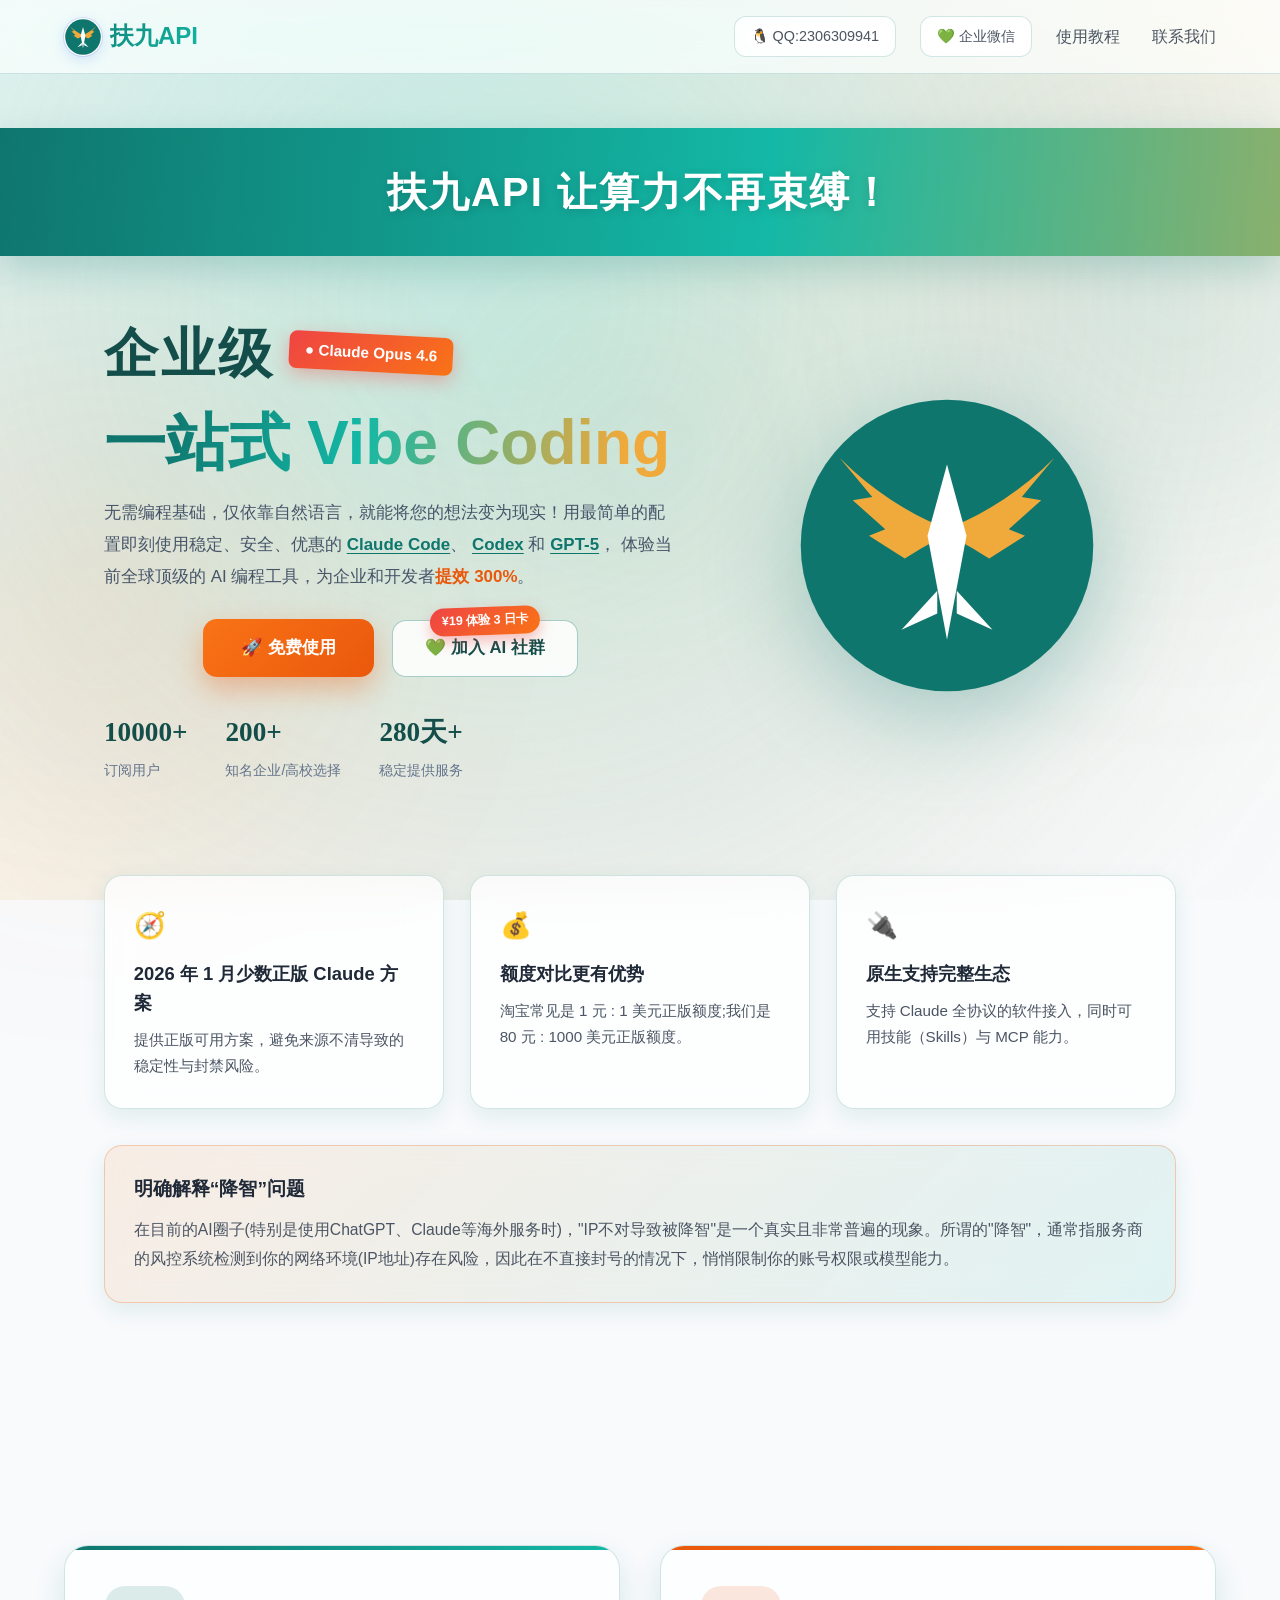
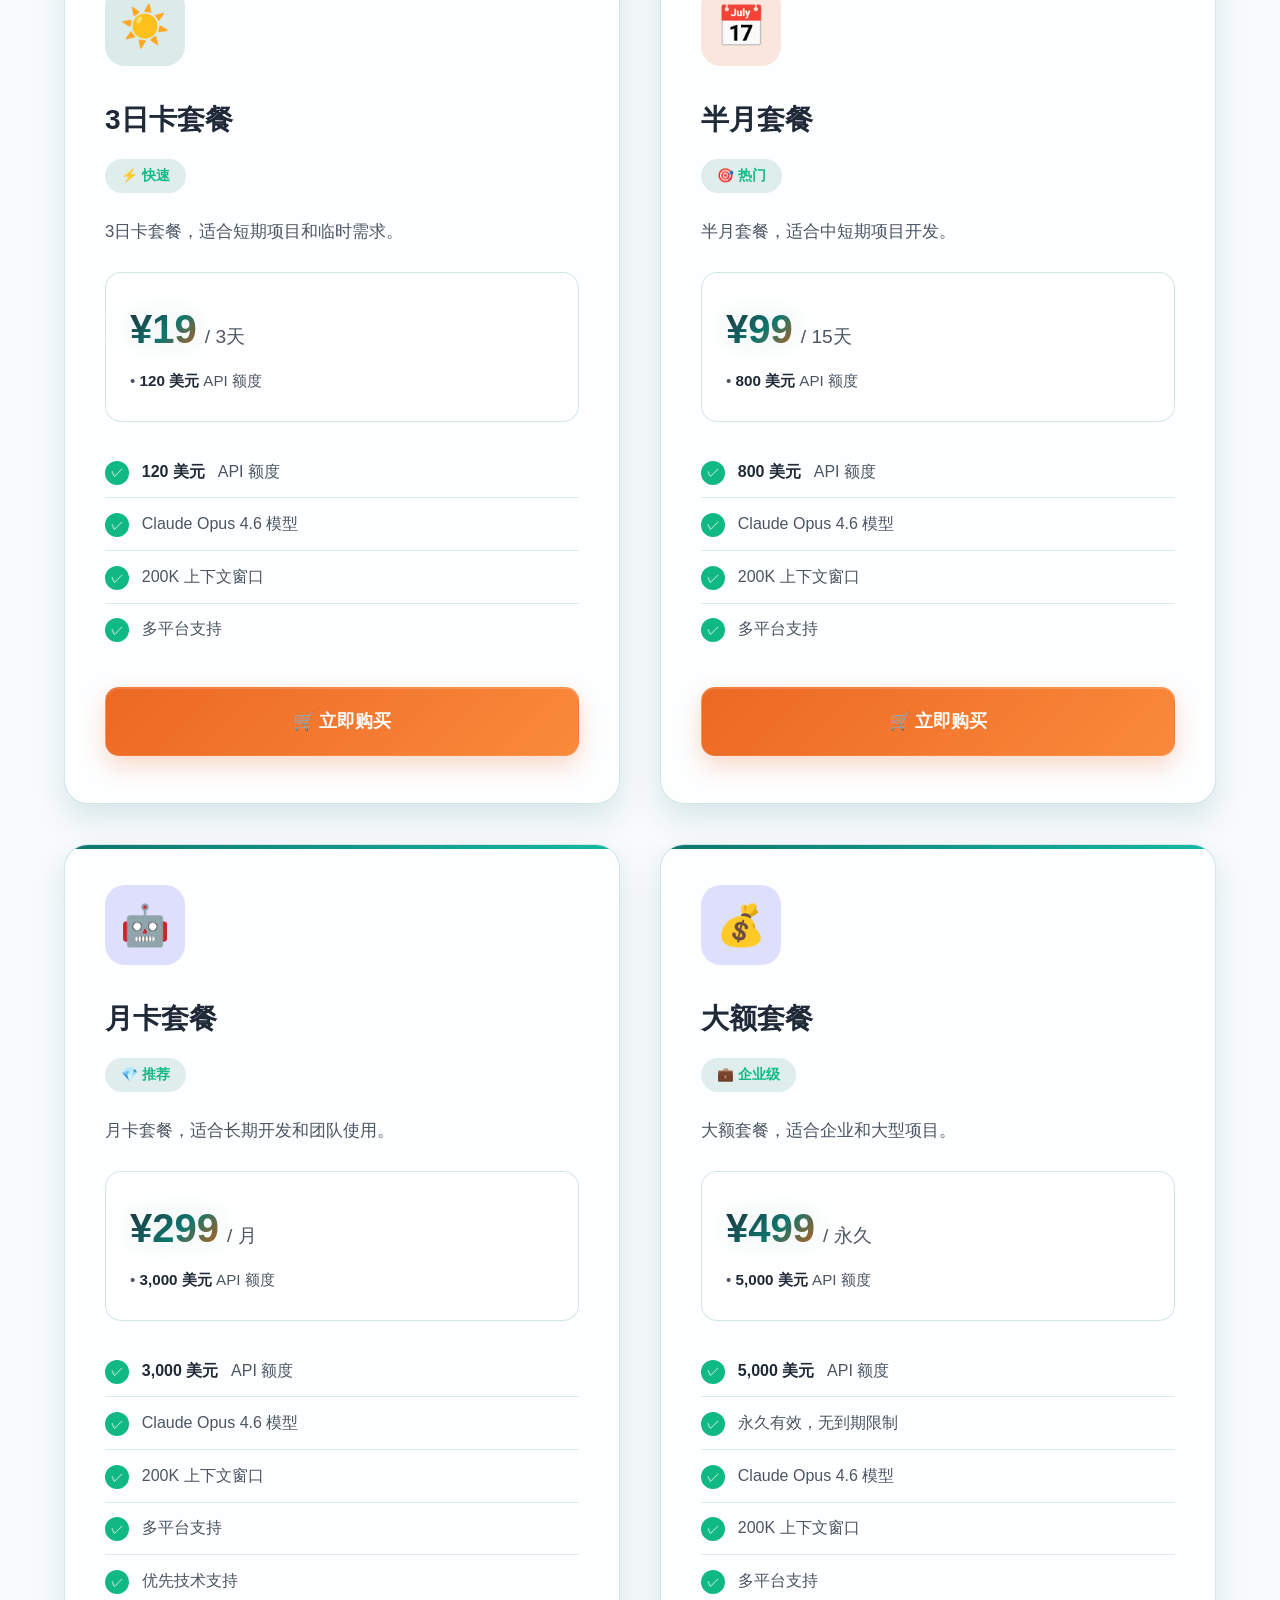
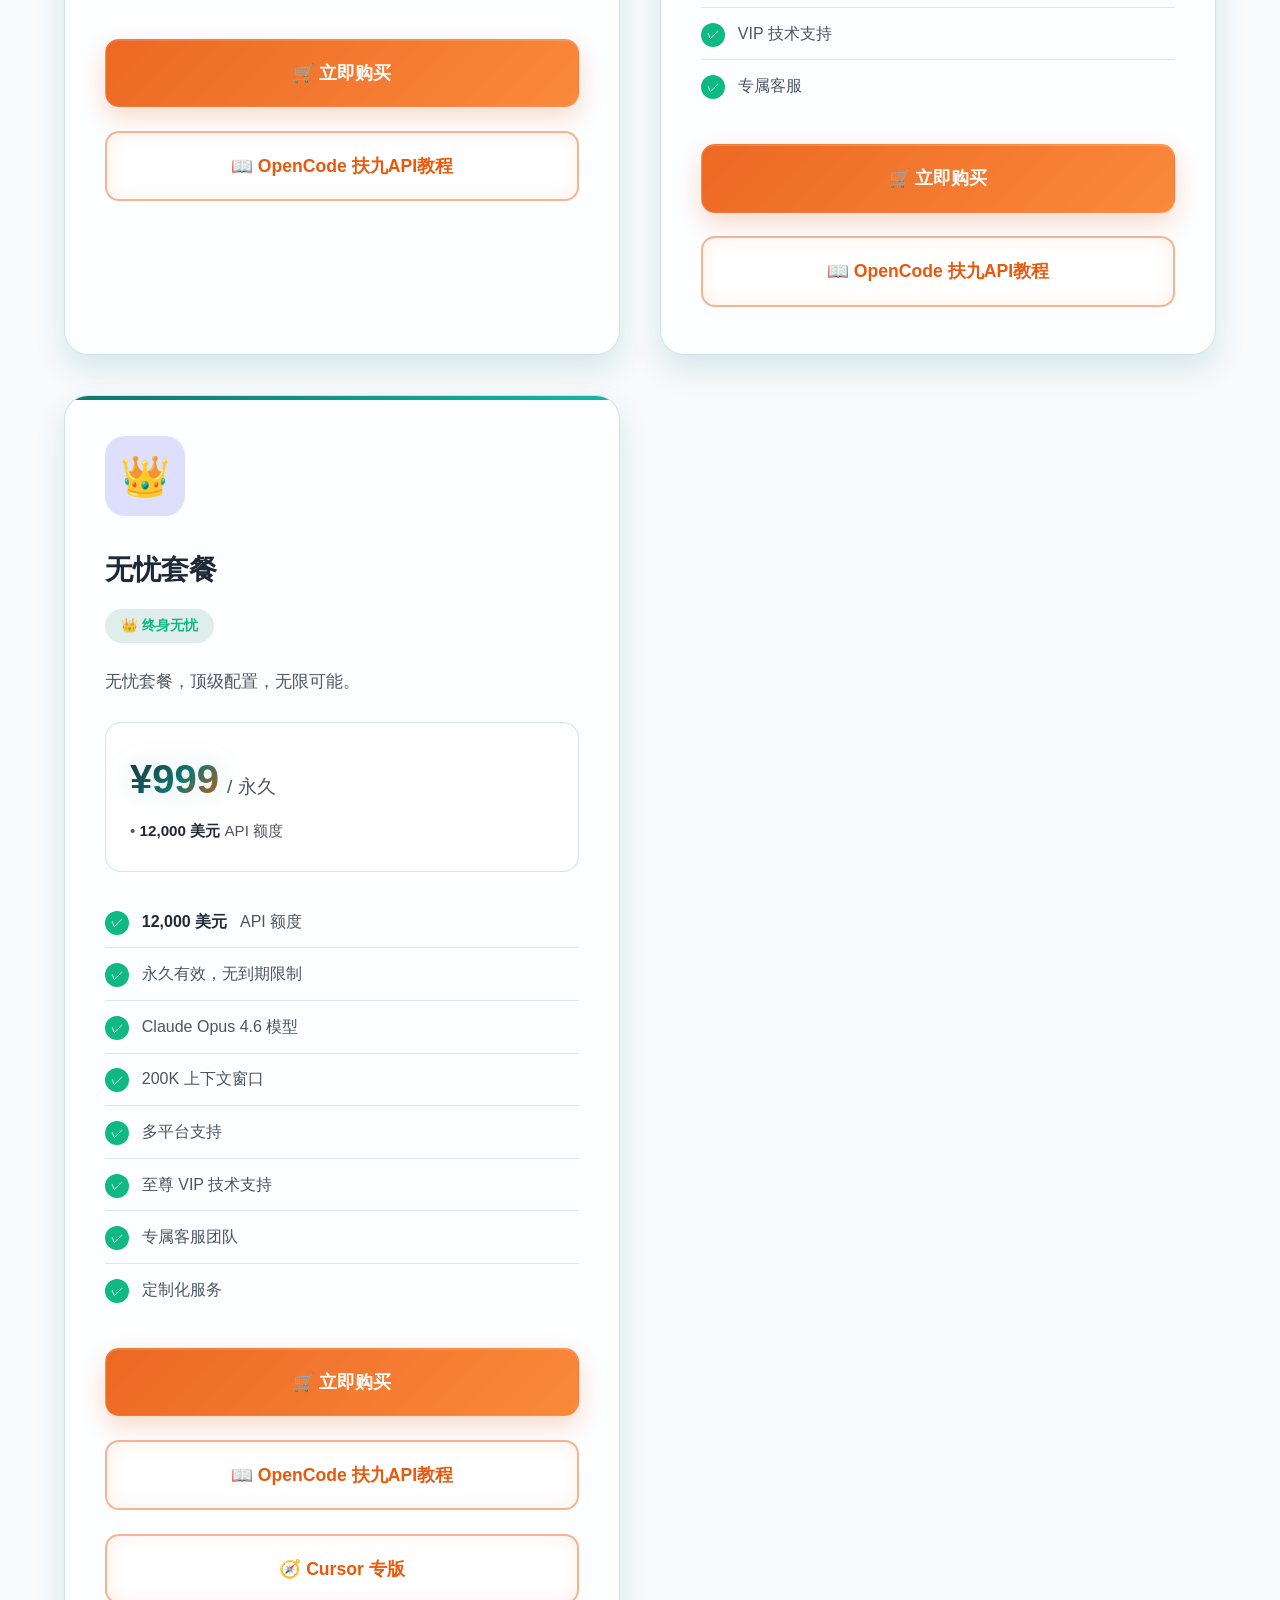
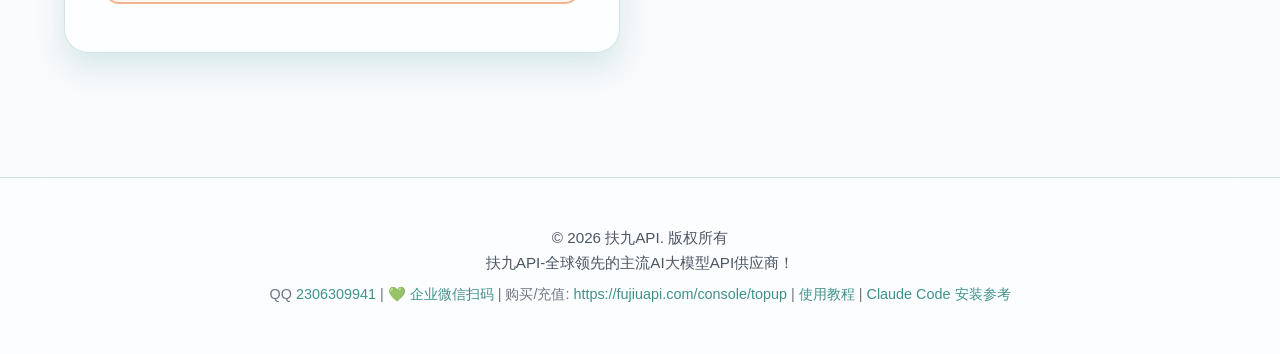
==== commit 1ef89533: "首页新增企业级转化Hero：headline+CTA+数据+徽标展示" ====
--- a/index.html
+++ b/index.html
@@ -7,7 +7,7 @@
     <meta name="description" content="扶九API-全球领先的主流AI大模型API供应商！，包括 VSCode Copilot 无限版和 Claude Opus 4.6 API Key">
     <meta name="keywords" content="扶九API,API接口,API中转站,API KEY,大模型接口网关,API聚合,大模型API,AI API 技术接入平台,api中转站,统一API接口平台,AIopilot,Claude,编程助手,VSCode,API Key">
     <title>扶九API-全球领先的主流AI大模型API供应商！</title>
-    <link rel="stylesheet" href="css/style.css?v=20260303-0010">
+    <link rel="stylesheet" href="css/style.css?v=20260910-hero1">
 </head>
 
 <body>
@@ -56,9 +56,39 @@
 
     <!-- Hero 区域 -->
     <section class="hero" aria-labelledby="hero-title">
-        <div class="hero-content">
-
-            <h1 id="hero-title" class="hero-title">扶九API 让算力不再束缚！</h1>
+        <div class="hero-band">
+            <h1 id="hero-title" class="hero-band-title">扶九API 让算力不再束缚！</h1>
+        </div>
+        <div class="hero-main">
+            <div class="hero-left">
+                <div class="hero-headline">
+                    <span class="hero-cn">企业级</span>
+                    <span class="hero-pill">● Claude Opus 4.6</span>
+                </div>
+                <div class="hero-gradient-title">一站式 Vibe Coding</div>
+                <p class="hero-desc">
+                    无需编程基础，仅依靠自然语言，就能将您的想法变为现实！用最简单的配置即刻使用稳定、安全、优惠的
+                    <a href="https://yixuan.li/Fujiu/api-docs.html" target="_blank">Claude Code</a>、
+                    <a href="https://yixuan.li/Fujiu/api-docs.html" target="_blank">Codex</a> 和
+                    <a href="https://yixuan.li/Fujiu/api-docs.html" target="_blank">GPT-5</a>，
+                    体验当前全球顶级的 AI 编程工具，为企业和开发者<strong>提效 300%</strong>。
+                </p>
+                <div class="hero-cta">
+                    <a class="hero-btn-primary" href="https://fujiuapi.com/sign-up" target="_top">🚀 免费使用</a>
+                    <a class="hero-btn-ghost" href="javascript:void(0)" onclick="openWechatQR()">
+                        <span class="hero-btn-badge">¥19 体验 3 日卡</span>💚 加入 AI 社群
+                    </a>
+                </div>
+                <!-- 提示：以下三个数字为展示用文案，请按真实情况修改 -->
+                <div class="hero-stats">
+                    <div class="hero-stat"><strong>10000+</strong><span>订阅用户</span></div>
+                    <div class="hero-stat"><strong>200+</strong><span>知名企业/高校选择</span></div>
+                    <div class="hero-stat"><strong>280天+</strong><span>稳定提供服务</span></div>
+                </div>
+            </div>
+            <div class="hero-visual">
+                <img src="img/logo.svg" alt="扶九API 大鹏金翅鸟徽标" class="hero-logo">
+            </div>
         </div>
     </section>
 
--- a/css/style.css
+++ b/css/style.css
@@ -1237,4 +1237,214 @@
     border-radius: 12px;
     border: 1px solid var(--glass-border);
     background: #fff;
+}
+
+/* ========= 转化 Hero（企业级一站式 Vibe Coding） ========= */
+.hero {
+    padding: 128px 0 48px;
+}
+
+.hero-band {
+    background: linear-gradient(95deg, #0f766e 0%, #14b8a6 60%, #f0a93b 135%);
+    padding: 32px 5%;
+    text-align: center;
+    box-shadow: 0 14px 34px rgba(15, 118, 110, 0.22);
+}
+
+.hero-band-title {
+    color: #ffffff;
+    font-size: clamp(1.6rem, 3.6vw, 2.5rem);
+    font-weight: 800;
+    letter-spacing: 2px;
+    margin: 0;
+    text-shadow: 0 2px 10px rgba(0, 0, 0, 0.15);
+}
+
+.hero-main {
+    max-width: 1200px;
+    margin: 0 auto;
+    padding: 54px 5% 6px;
+    display: grid;
+    grid-template-columns: 1.25fr 1fr;
+    gap: 40px;
+    align-items: center;
+    text-align: left;
+}
+
+.hero-headline {
+    display: flex;
+    align-items: center;
+    gap: 14px;
+    flex-wrap: wrap;
+}
+
+.hero-cn {
+    font-size: clamp(2.2rem, 4.6vw, 3.4rem);
+    font-weight: 900;
+    color: #134e4a;
+    letter-spacing: 3px;
+}
+
+.hero-pill {
+    background: linear-gradient(135deg, #ef4444, #f97316);
+    color: #ffffff;
+    font-size: 0.95rem;
+    font-weight: 700;
+    padding: 7px 16px;
+    border-radius: 8px;
+    box-shadow: 0 6px 18px rgba(239, 68, 68, 0.35);
+    transform: rotate(3deg);
+}
+
+.hero-gradient-title {
+    font-size: clamp(2.4rem, 5.2vw, 3.9rem);
+    font-weight: 900;
+    line-height: 1.15;
+    margin: 10px 0 18px;
+    background: linear-gradient(100deg, #0f766e 10%, #14b8a6 45%, #f0a93b 90%);
+    -webkit-background-clip: text;
+    background-clip: text;
+    -webkit-text-fill-color: transparent;
+}
+
+.hero-desc {
+    font-size: 1.06rem;
+    color: #475569;
+    line-height: 1.9;
+    margin: 0 0 26px;
+}
+
+.hero-desc a {
+    color: #0f766e;
+    font-weight: 700;
+    text-decoration: underline;
+    text-underline-offset: 3px;
+}
+
+.hero-desc strong {
+    color: #ea580c;
+}
+
+.hero-cta {
+    display: flex;
+    gap: 18px;
+    flex-wrap: wrap;
+    align-items: center;
+    margin-bottom: 34px;
+}
+
+.hero-btn-primary {
+    background: linear-gradient(135deg, #f97316, #ea580c);
+    color: #ffffff;
+    font-size: 1.08rem;
+    font-weight: 800;
+    padding: 15px 38px;
+    border-radius: 14px;
+    text-decoration: none;
+    box-shadow: 0 12px 28px rgba(234, 88, 12, 0.35);
+    transition: transform 0.2s ease, box-shadow 0.2s ease;
+}
+
+.hero-btn-primary:hover {
+    transform: translateY(-3px);
+    box-shadow: 0 16px 34px rgba(234, 88, 12, 0.45);
+    color: #ffffff;
+}
+
+.hero-btn-ghost {
+    position: relative;
+    background: rgba(255, 255, 255, 0.85);
+    color: #134e4a;
+    border: 1.5px solid rgba(15, 118, 110, 0.35);
+    font-size: 1.05rem;
+    font-weight: 800;
+    padding: 14px 32px;
+    border-radius: 14px;
+    text-decoration: none;
+    transition: transform 0.2s ease, border-color 0.2s ease;
+}
+
+.hero-btn-ghost:hover {
+    transform: translateY(-3px);
+    border-color: #14b8a6;
+    color: #0f766e;
+}
+
+.hero-btn-badge {
+    position: absolute;
+    top: -14px;
+    left: 50%;
+    transform: translateX(-50%) rotate(-2deg);
+    background: linear-gradient(135deg, #ef4444, #f97316);
+    color: #ffffff;
+    font-size: 0.78rem;
+    font-weight: 700;
+    padding: 4px 12px;
+    border-radius: 999px;
+    white-space: nowrap;
+    box-shadow: 0 6px 14px rgba(239, 68, 68, 0.35);
+}
+
+.hero-stats {
+    display: flex;
+    gap: 38px;
+    flex-wrap: wrap;
+}
+
+.hero-stat {
+    display: flex;
+    flex-direction: column;
+}
+
+.hero-stat strong {
+    font-size: 1.7rem;
+    font-weight: 900;
+    color: #134e4a;
+    font-family: Georgia, "Times New Roman", serif;
+}
+
+.hero-stat span {
+    font-size: 0.88rem;
+    color: #64748b;
+    margin-top: 4px;
+}
+
+.hero-visual {
+    display: flex;
+    justify-content: center;
+    align-items: center;
+}
+
+.hero-logo {
+    width: min(330px, 68%);
+    aspect-ratio: 1;
+    filter: drop-shadow(0 24px 48px rgba(15, 118, 110, 0.32));
+    animation: heroFloat 5s ease-in-out infinite;
+}
+
+@keyframes heroFloat {
+    0%, 100% { transform: translateY(0) rotate(-2deg); }
+    50% { transform: translateY(-16px) rotate(2deg); }
+}
+
+@media (max-width: 900px) {
+    .hero-main {
+        grid-template-columns: 1fr;
+        text-align: center;
+        gap: 28px;
+    }
+
+    .hero-headline,
+    .hero-cta,
+    .hero-stats {
+        justify-content: center;
+    }
+
+    .hero-visual {
+        order: -1;
+    }
+
+    .hero-logo {
+        width: min(190px, 52%);
+    }
 }
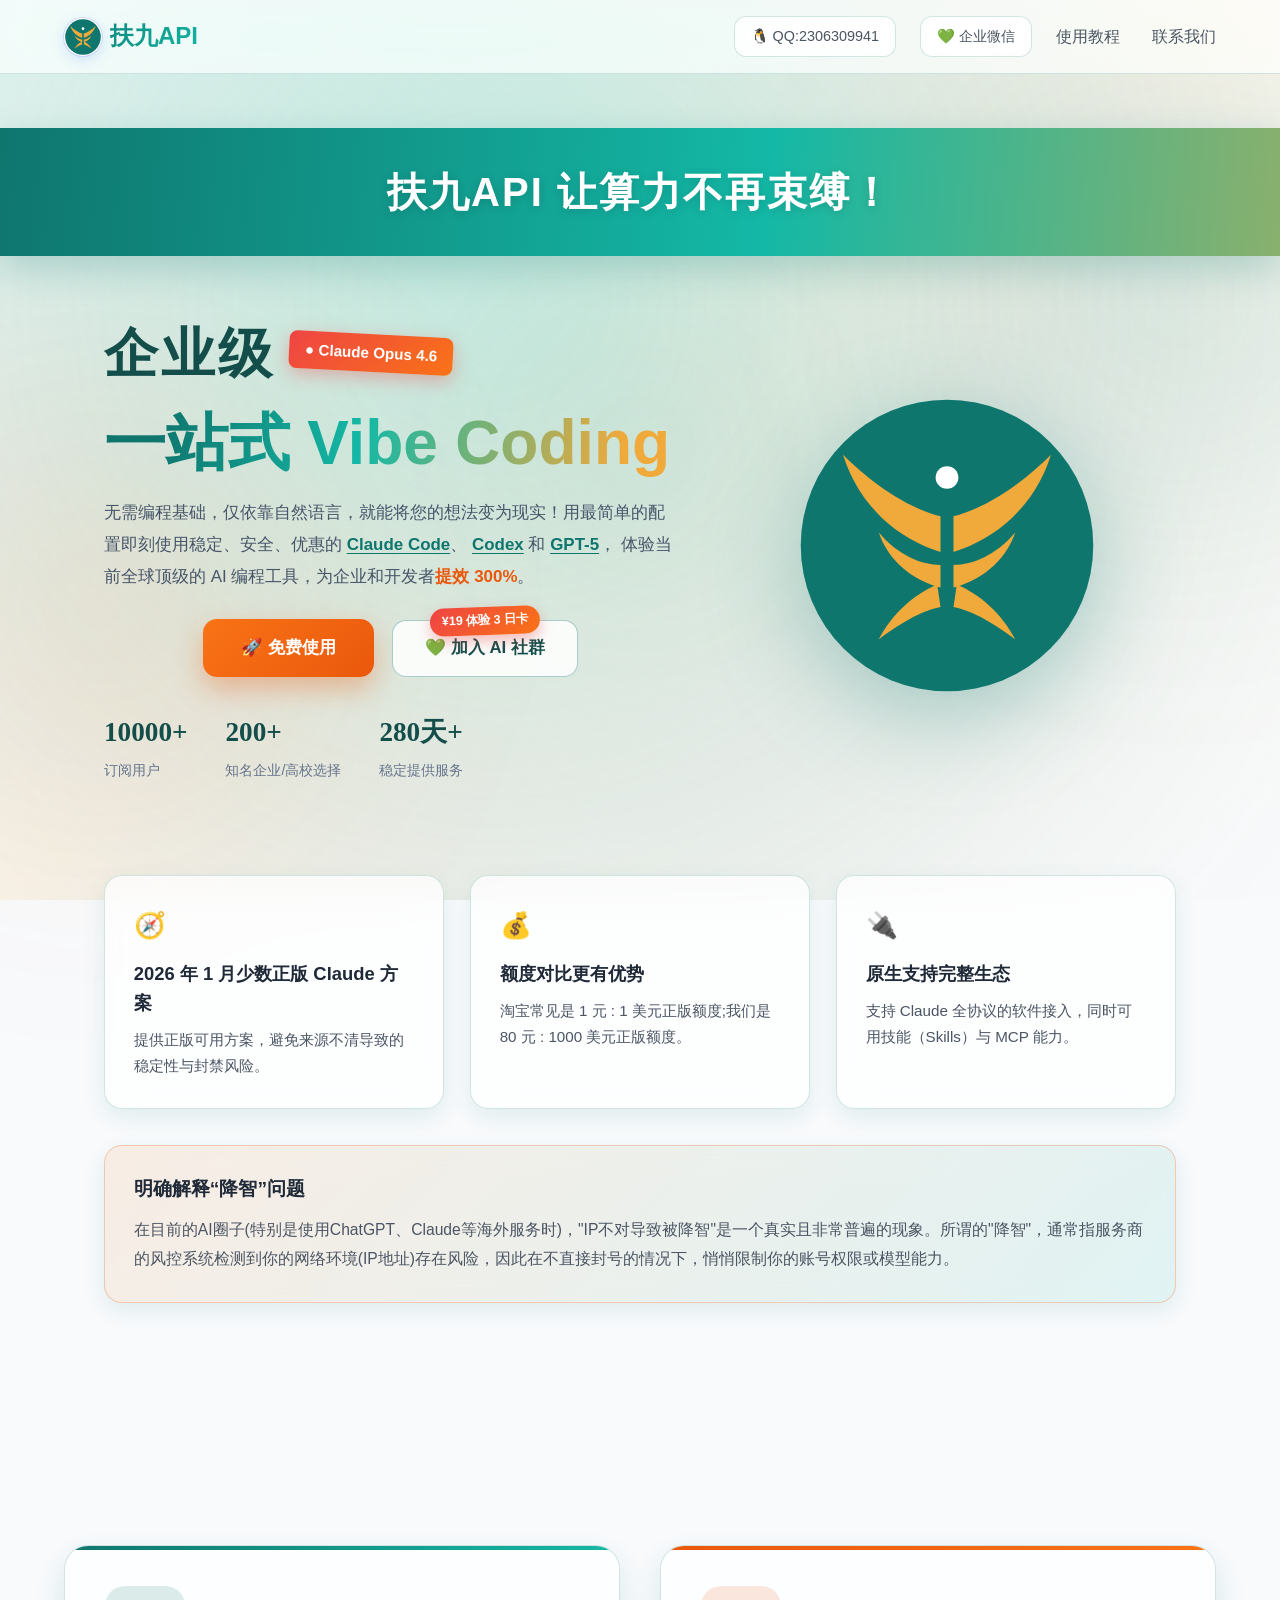
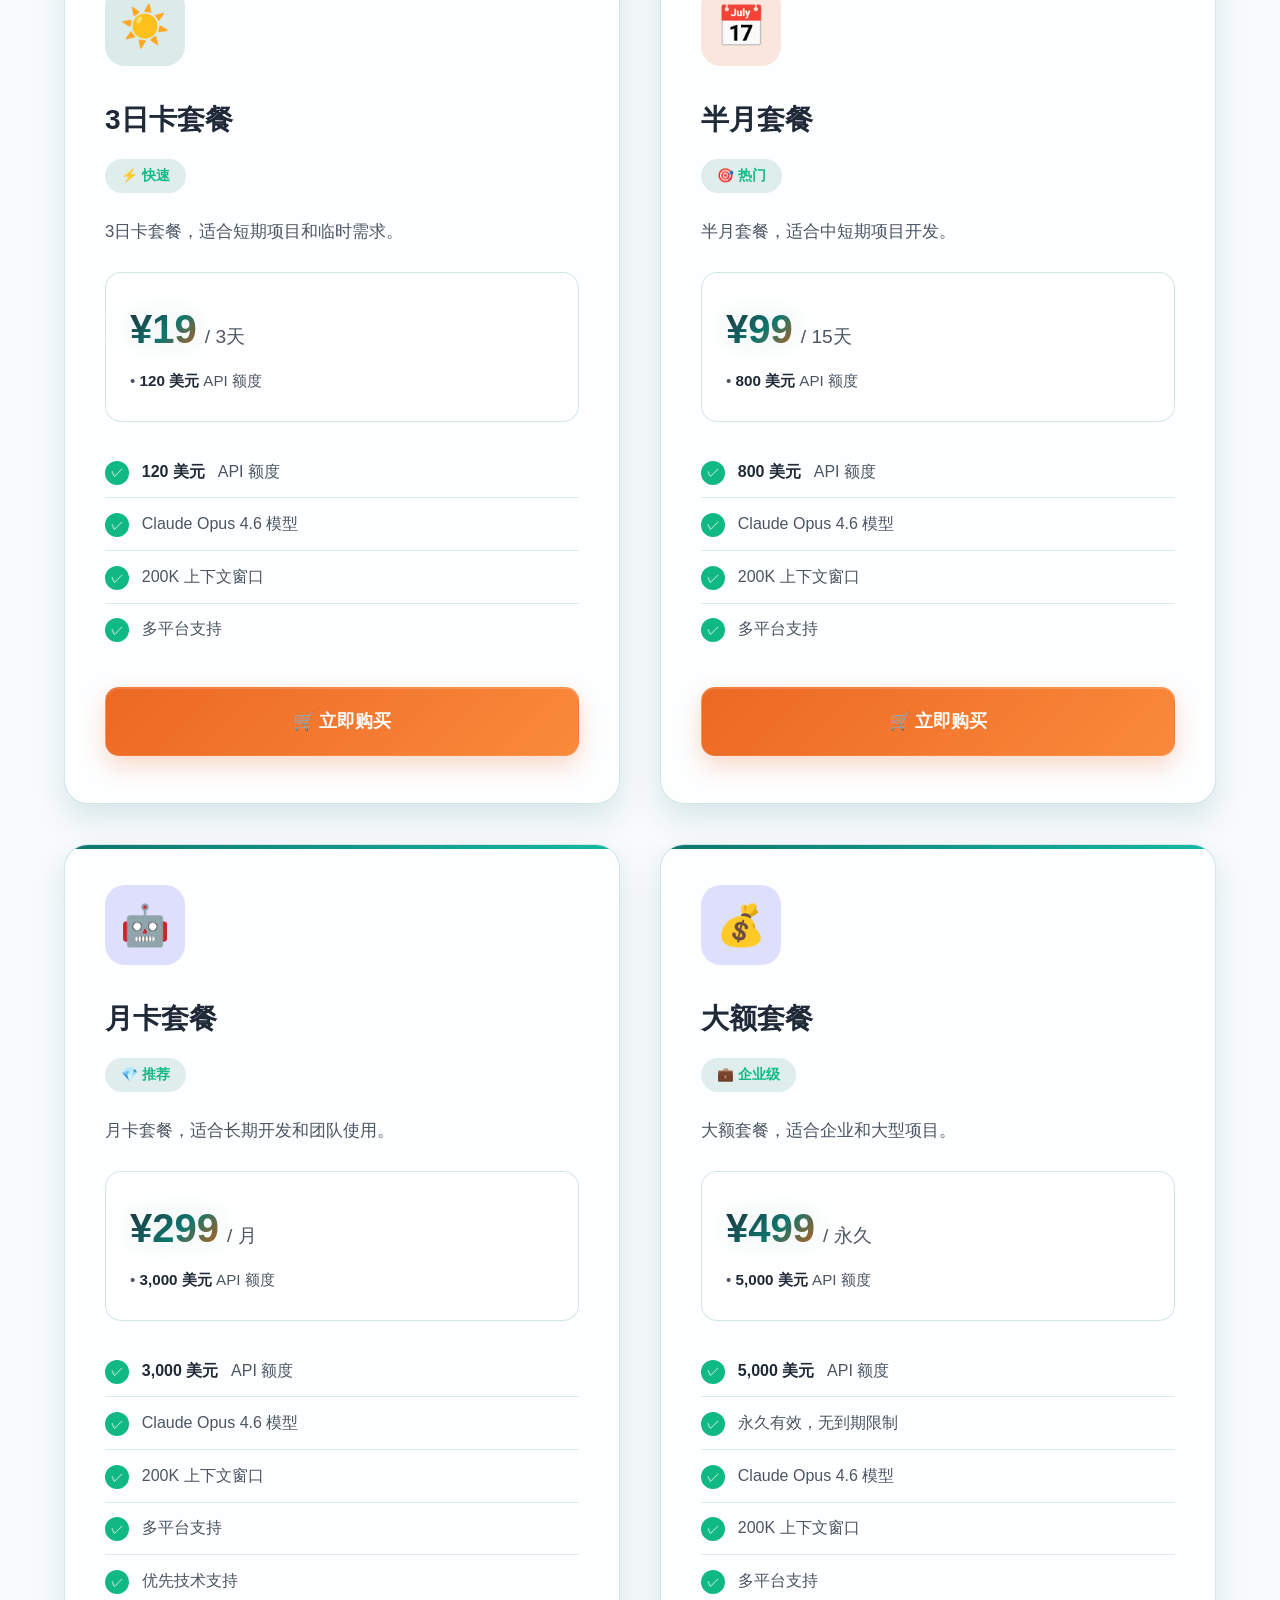
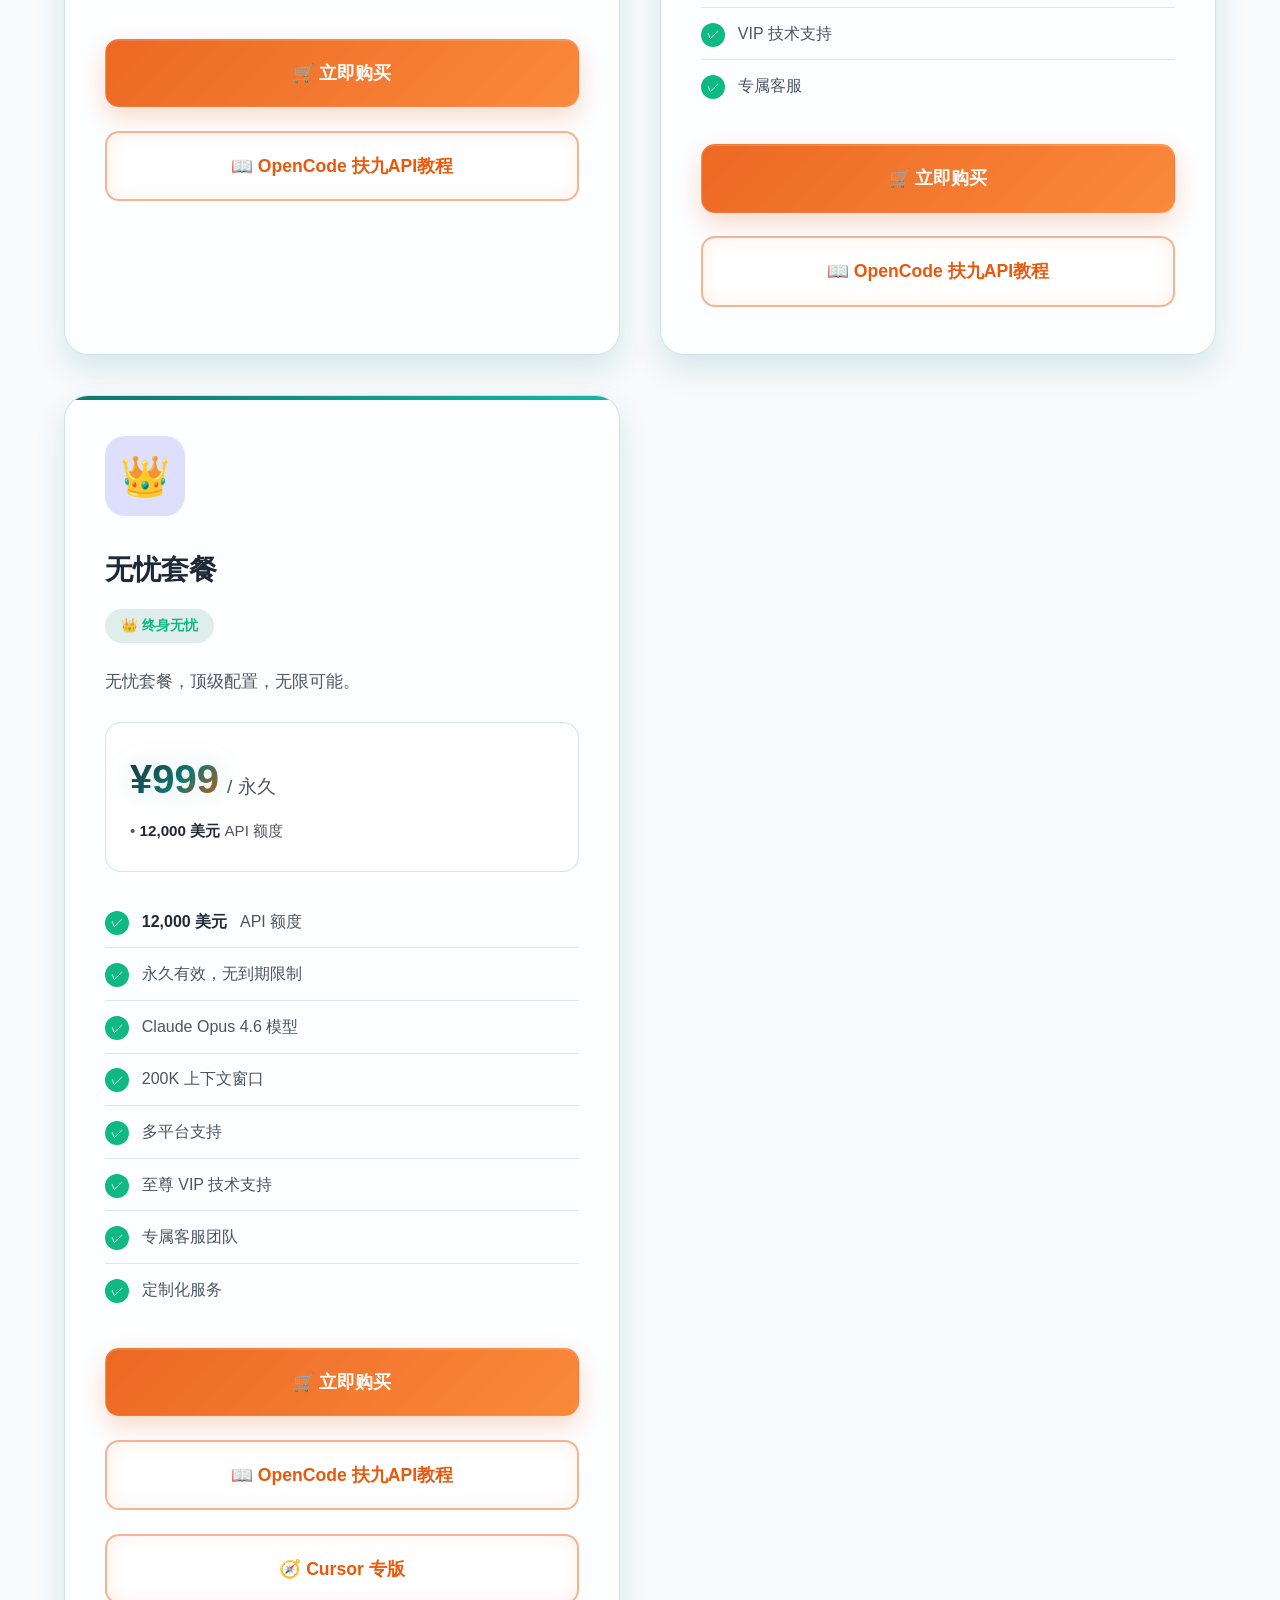
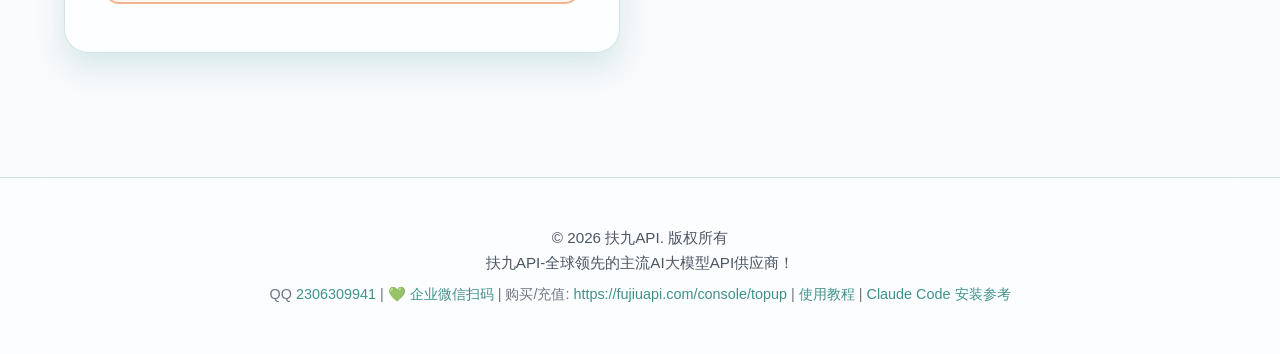
==== commit b5759c07: "修复按钮需点两次：移除卡片/按钮hover位移动画，改用阴影+亮度反馈" ====
--- a/index.html
+++ b/index.html
@@ -7,7 +7,7 @@
     <meta name="description" content="扶九API-全球领先的主流AI大模型API供应商！，包括 VSCode Copilot 无限版和 Claude Opus 4.6 API Key">
     <meta name="keywords" content="扶九API,API接口,API中转站,API KEY,大模型接口网关,API聚合,大模型API,AI API 技术接入平台,api中转站,统一API接口平台,AIopilot,Claude,编程助手,VSCode,API Key">
     <title>扶九API-全球领先的主流AI大模型API供应商！</title>
-    <link rel="stylesheet" href="css/style.css?v=20260910-hero1">
+    <link rel="stylesheet" href="css/style.css?v=20260910-fix2">
 </head>
 
 <body>
--- a/css/style.css
+++ b/css/style.css
@@ -507,8 +507,8 @@
 }
 
 .trust-card:hover {
-    transform: translateY(-6px);
     box-shadow: var(--shadow-lg);
+    border-color: var(--glass-shine);
 }
 
 .trust-icon {
@@ -633,7 +633,6 @@
 }
 
 .product-card:hover {
-    transform: translateY(-8px);
     box-shadow: 0 20px 42px rgba(15, 118, 110, 0.18), 0 0 24px var(--card-glow, rgba(20, 184, 166, 0.18));
     border-color: var(--glass-shine);
 }
@@ -831,7 +830,7 @@
 }
 
 .cta-button:hover {
-    transform: translateY(-3px);
+    filter: brightness(1.07);
     box-shadow: 0 15px 34px rgba(15, 118, 110, 0.22), inset 0 1px 0 rgba(255, 255, 255, 0.25);
 }
 
@@ -1346,7 +1345,7 @@
 }
 
 .hero-btn-primary:hover {
-    transform: translateY(-3px);
+    filter: brightness(1.08);
     box-shadow: 0 16px 34px rgba(234, 88, 12, 0.45);
     color: #ffffff;
 }
@@ -1365,7 +1364,7 @@
 }
 
 .hero-btn-ghost:hover {
-    transform: translateY(-3px);
+    filter: brightness(1.03);
     border-color: #14b8a6;
     color: #0f766e;
 }
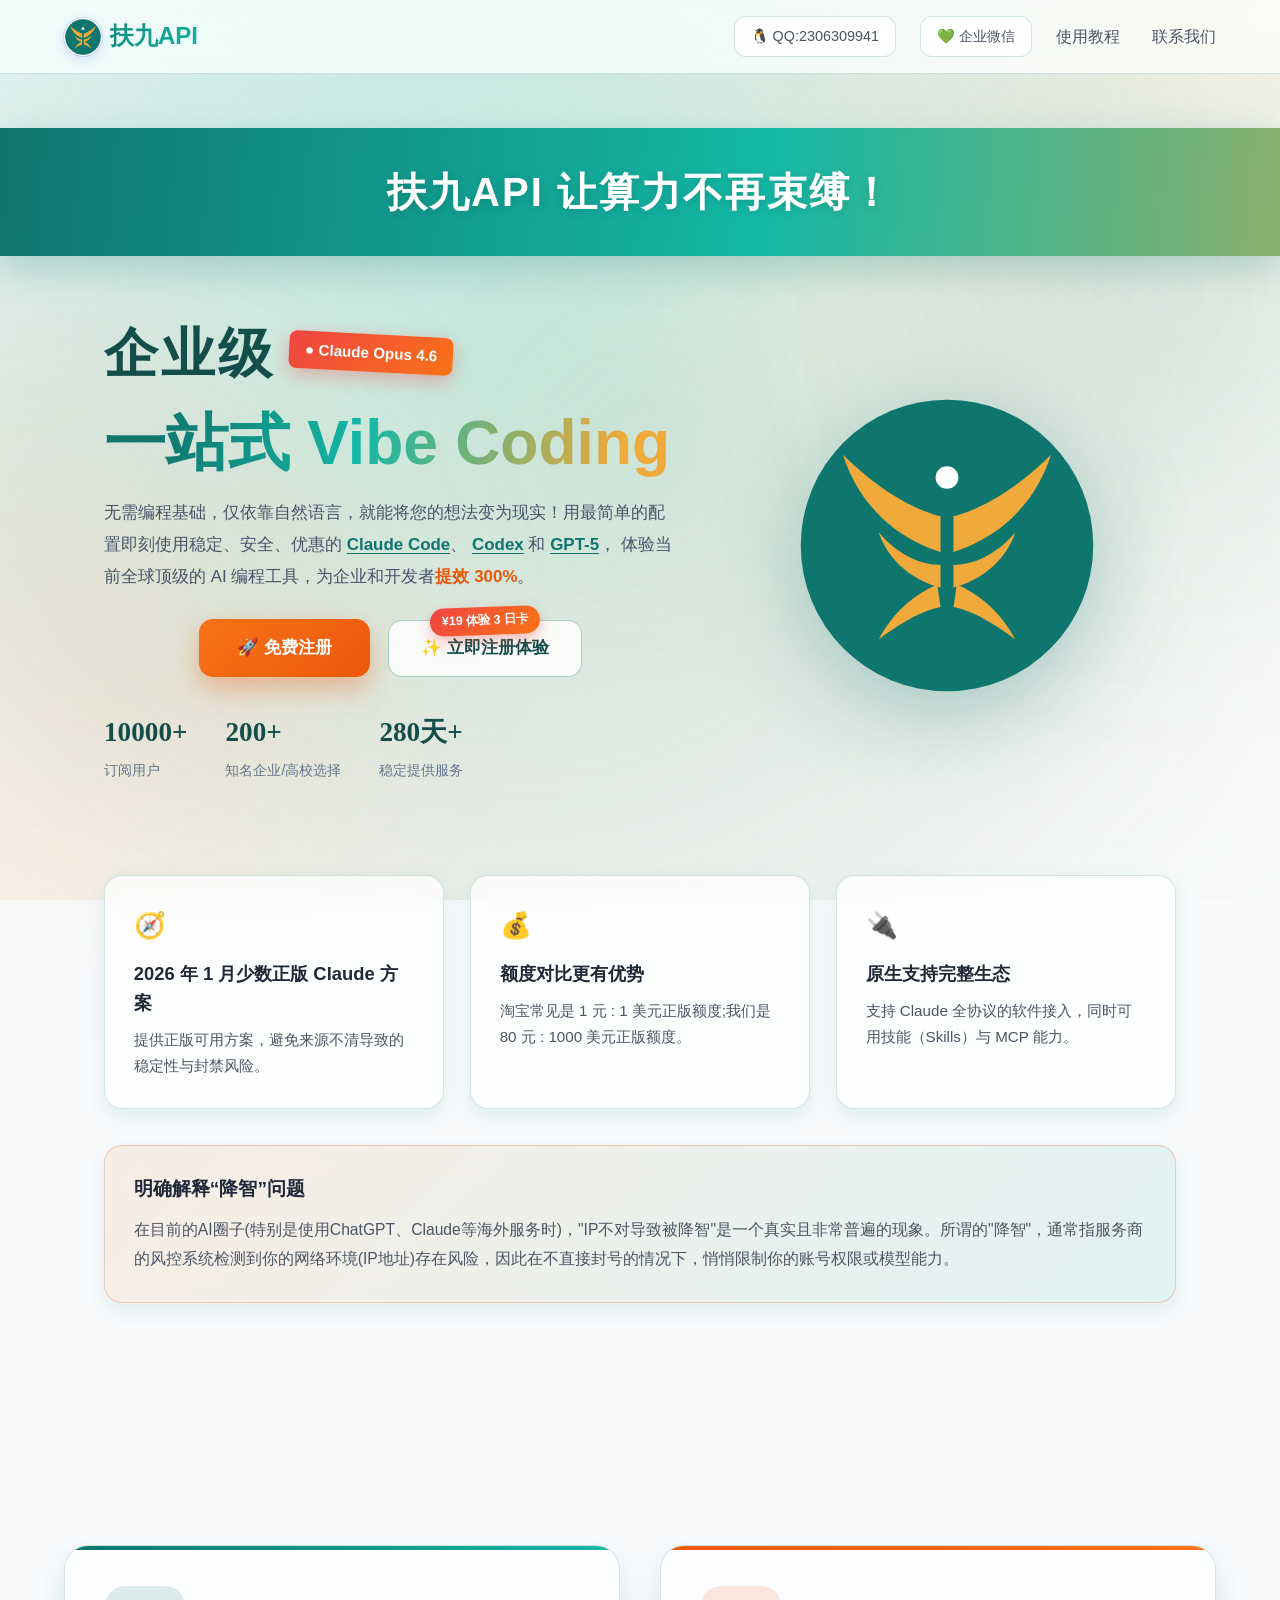
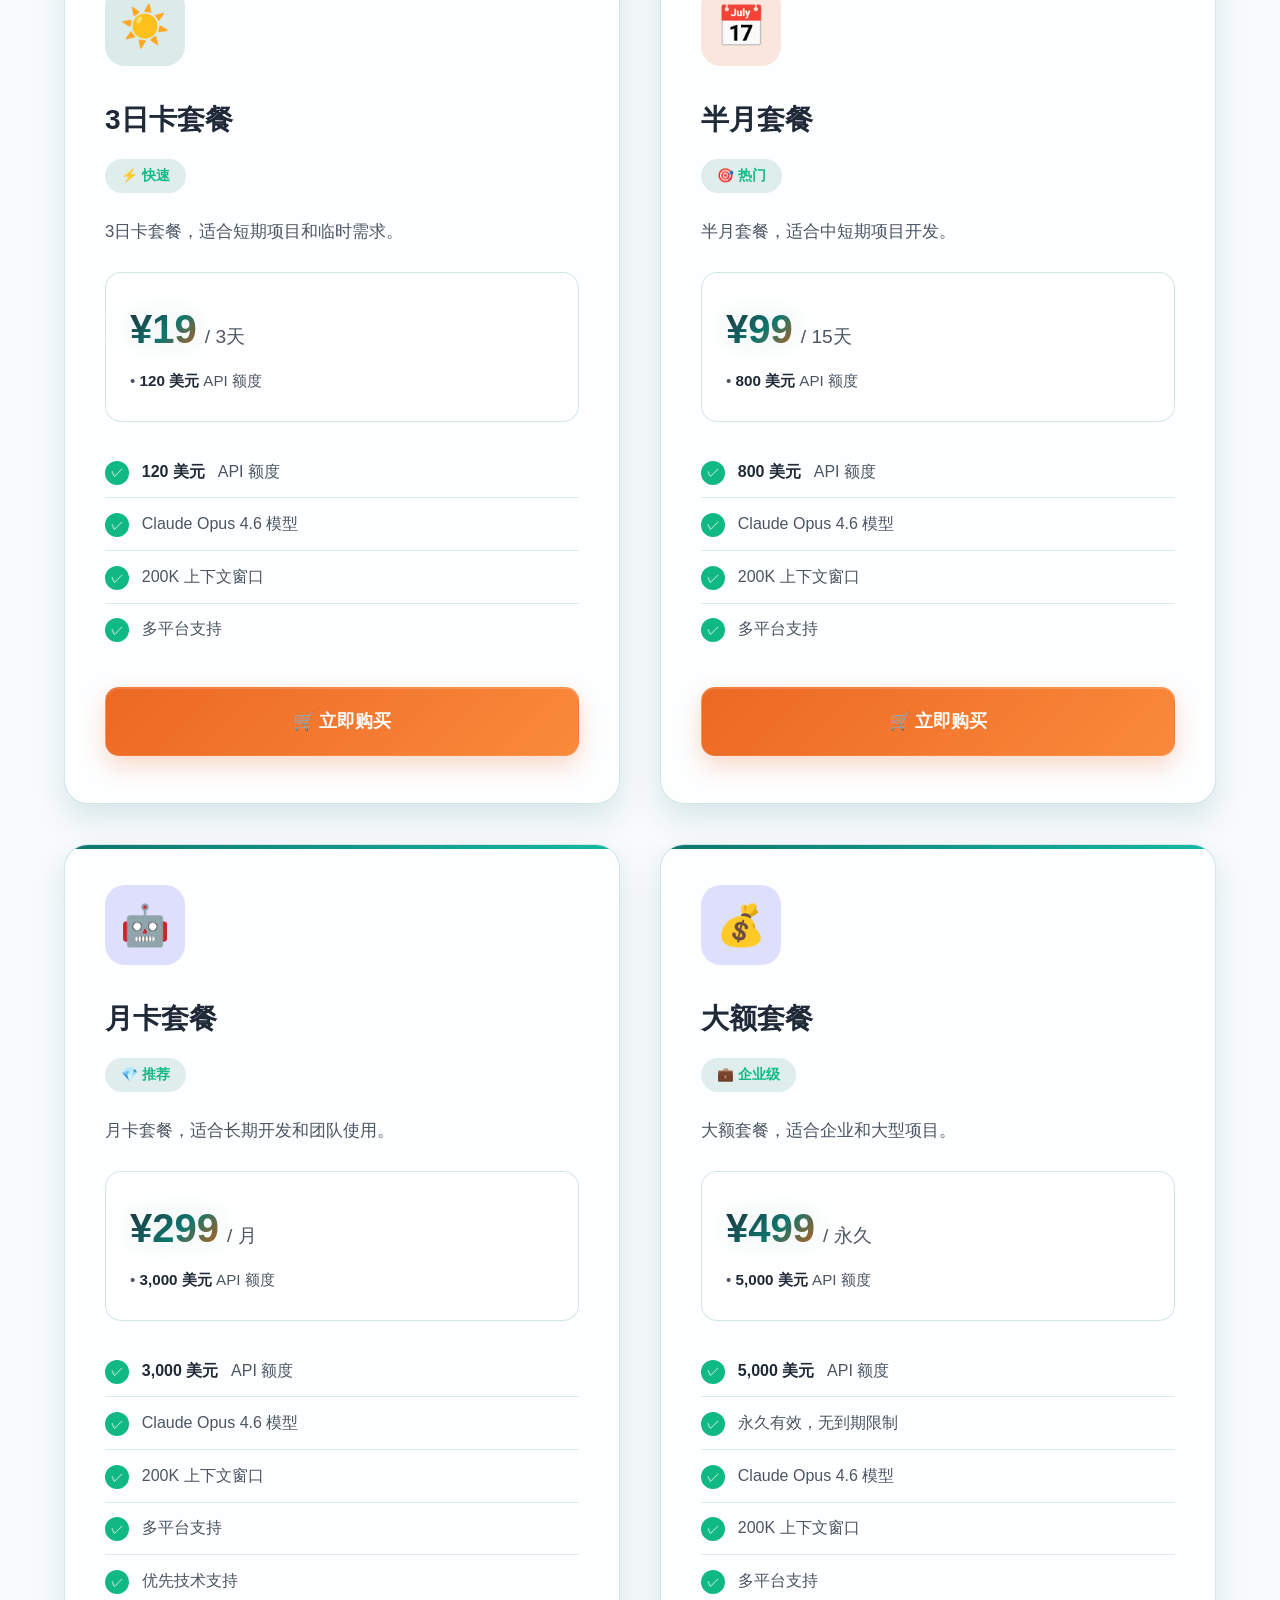
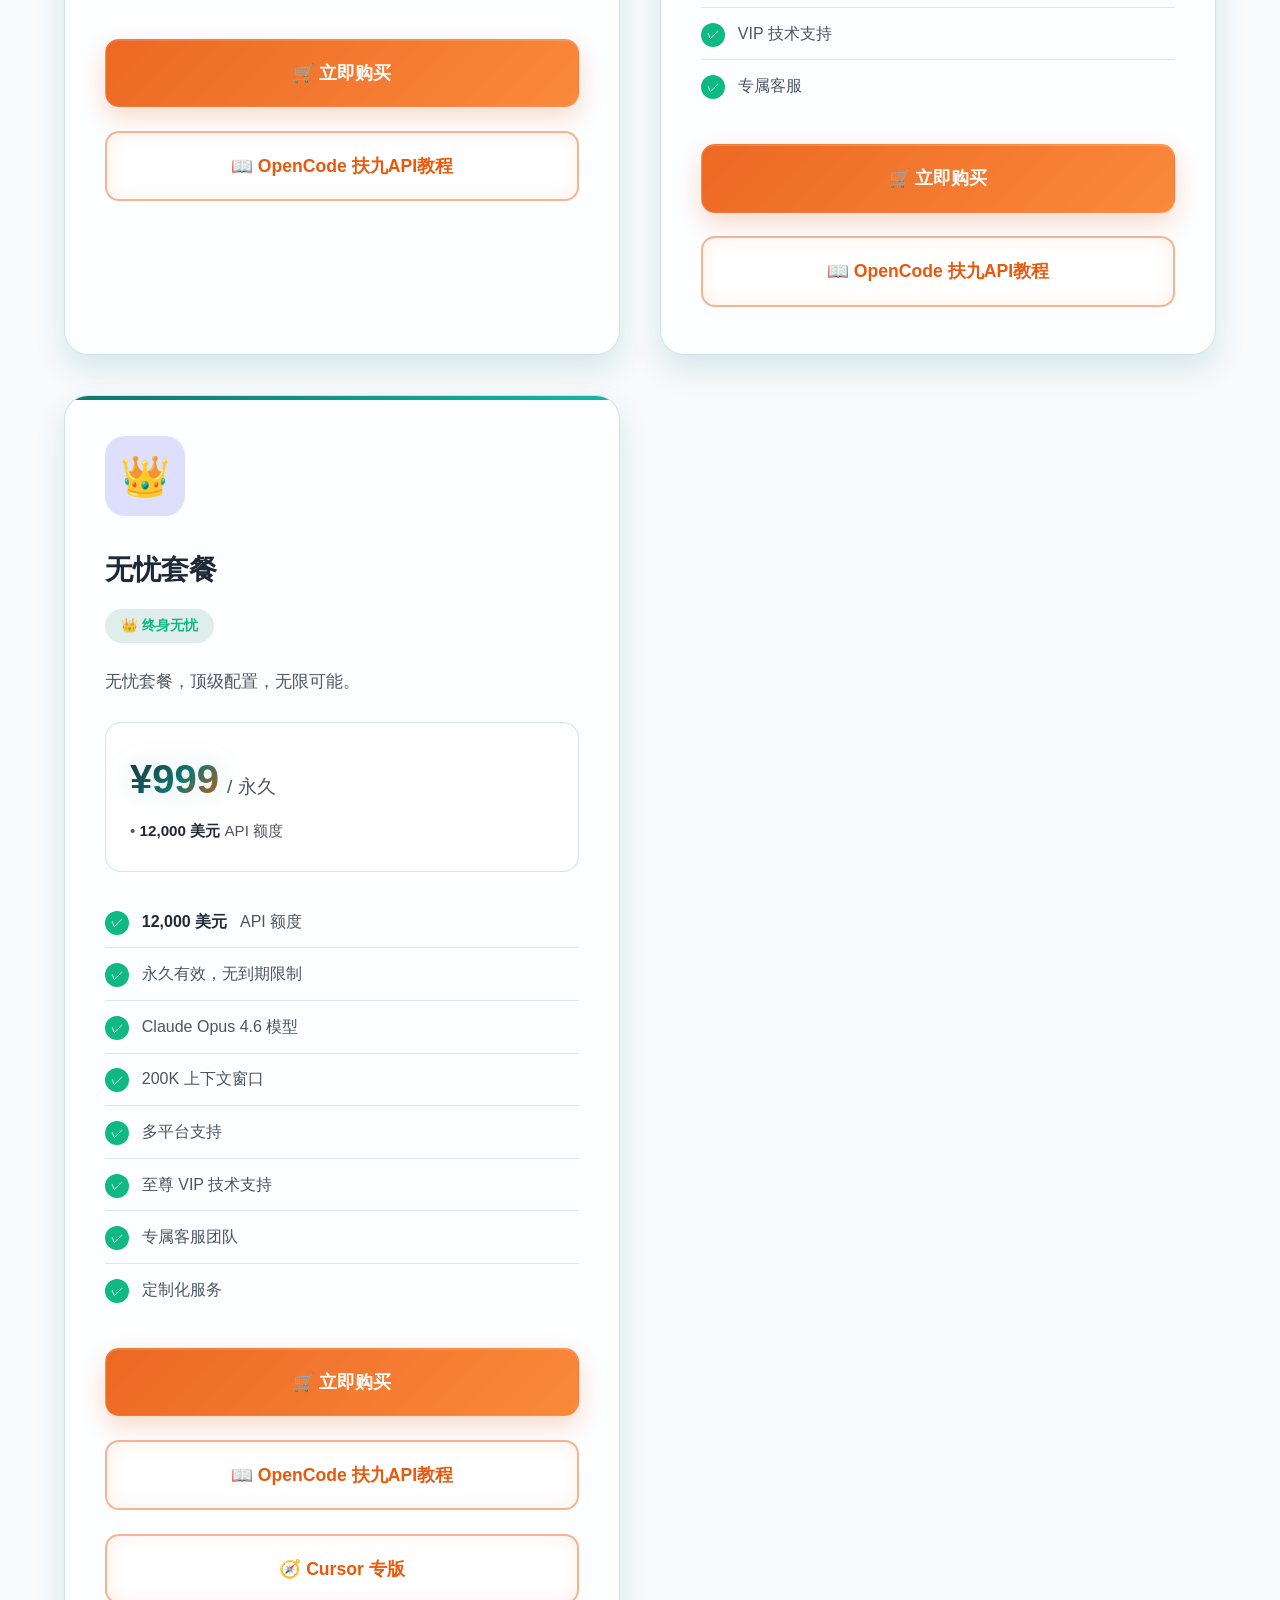
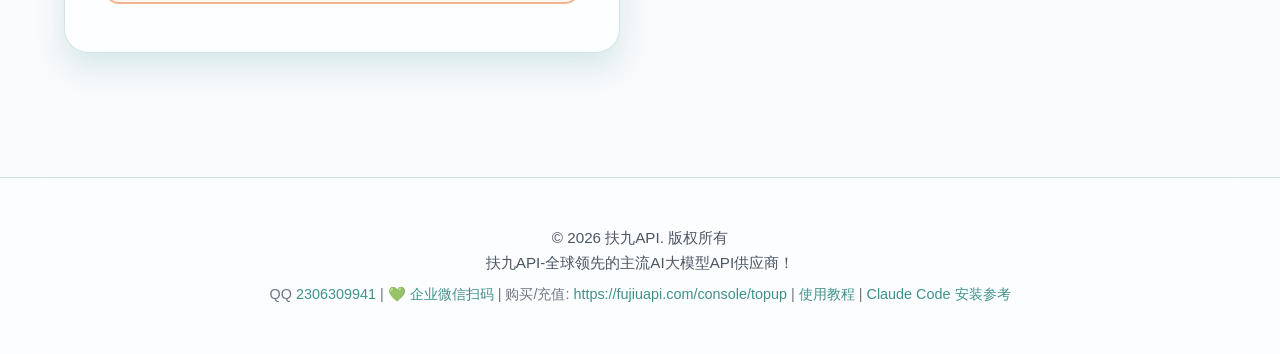
==== commit ee16a271: "Hero双按钮统一改为注册链接：去除JS依赖，提升注册转化" ====
--- a/index.html
+++ b/index.html
@@ -74,9 +74,9 @@
                     体验当前全球顶级的 AI 编程工具，为企业和开发者<strong>提效 300%</strong>。
                 </p>
                 <div class="hero-cta">
-                    <a class="hero-btn-primary" href="https://fujiuapi.com/sign-up" target="_top">🚀 免费使用</a>
-                    <a class="hero-btn-ghost" href="javascript:void(0)" onclick="openWechatQR()">
-                        <span class="hero-btn-badge">¥19 体验 3 日卡</span>💚 加入 AI 社群
+                    <a class="hero-btn-primary" href="https://fujiuapi.com/sign-up" target="_top">🚀 免费注册</a>
+                    <a class="hero-btn-ghost" href="https://fujiuapi.com/sign-up" target="_top">
+                        <span class="hero-btn-badge">¥19 体验 3 日卡</span>✨ 立即注册体验
                     </a>
                 </div>
                 <!-- 提示：以下三个数字为展示用文案，请按真实情况修改 -->
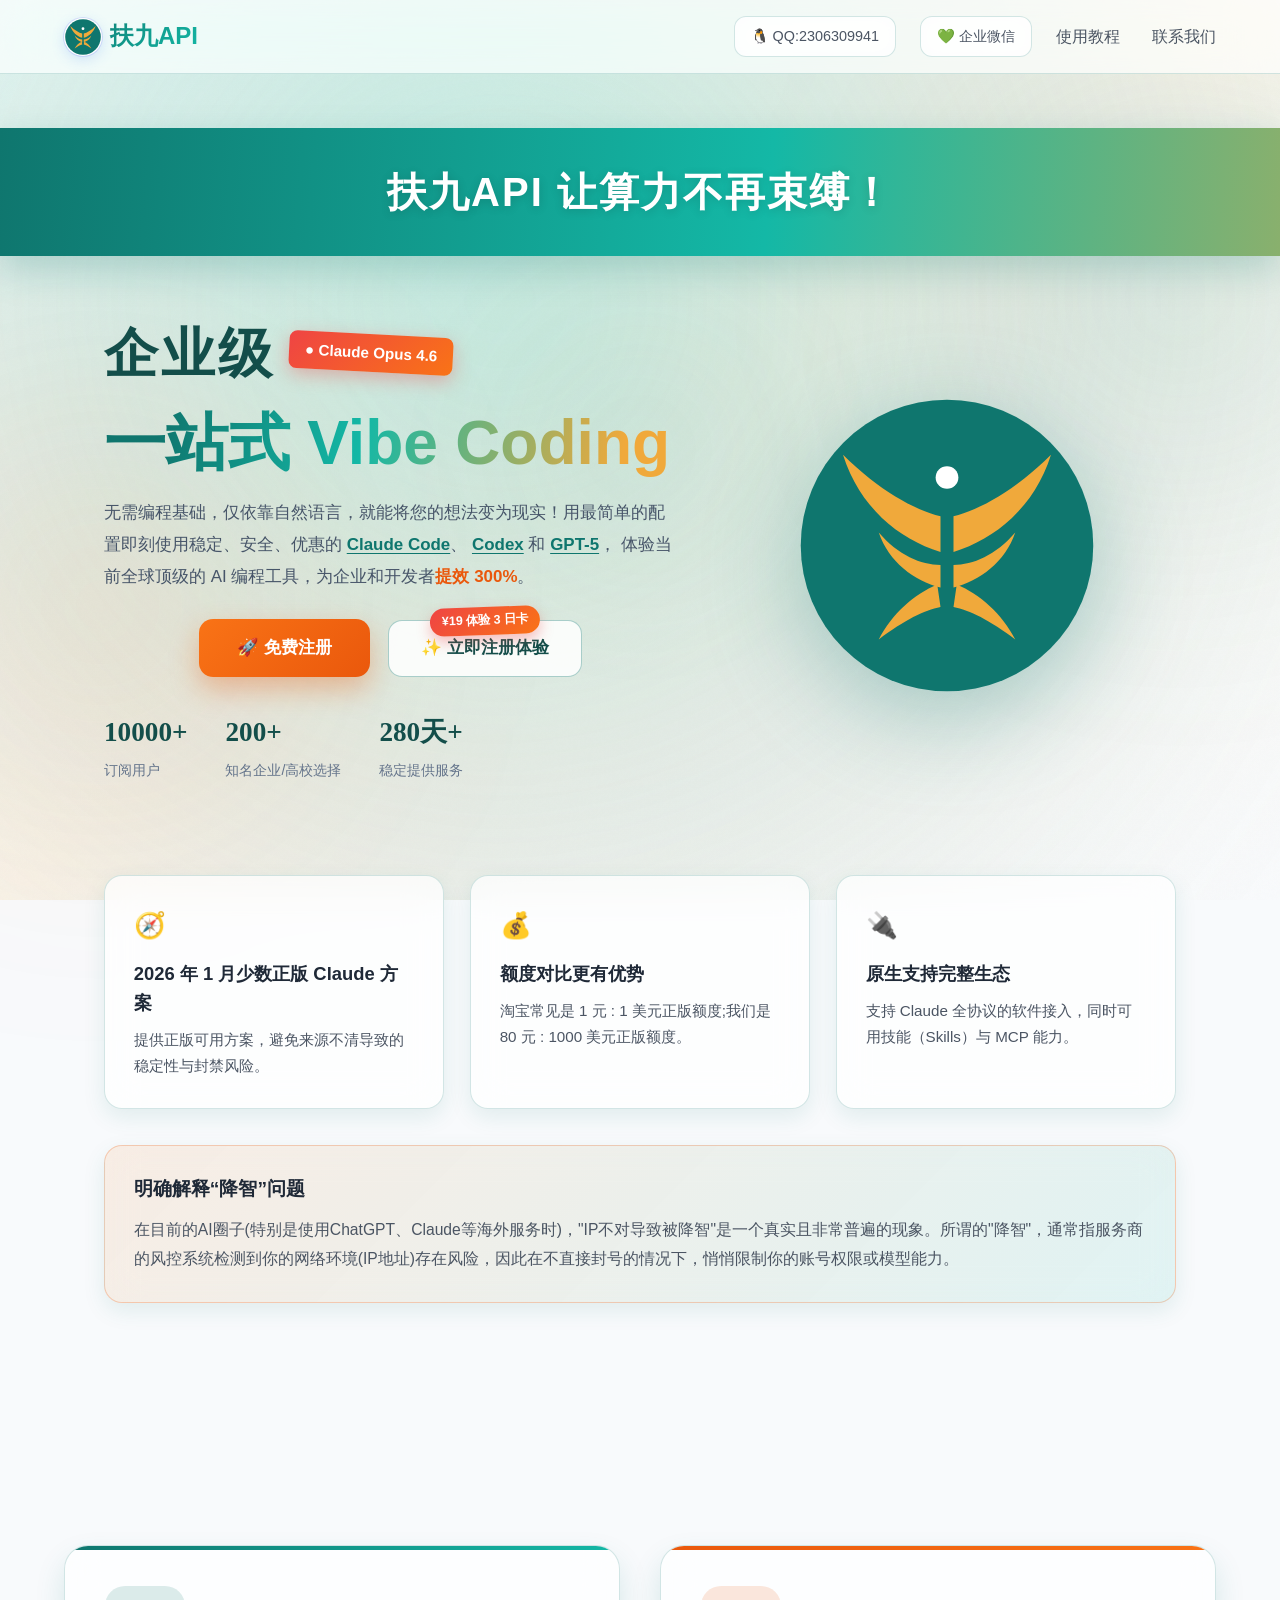
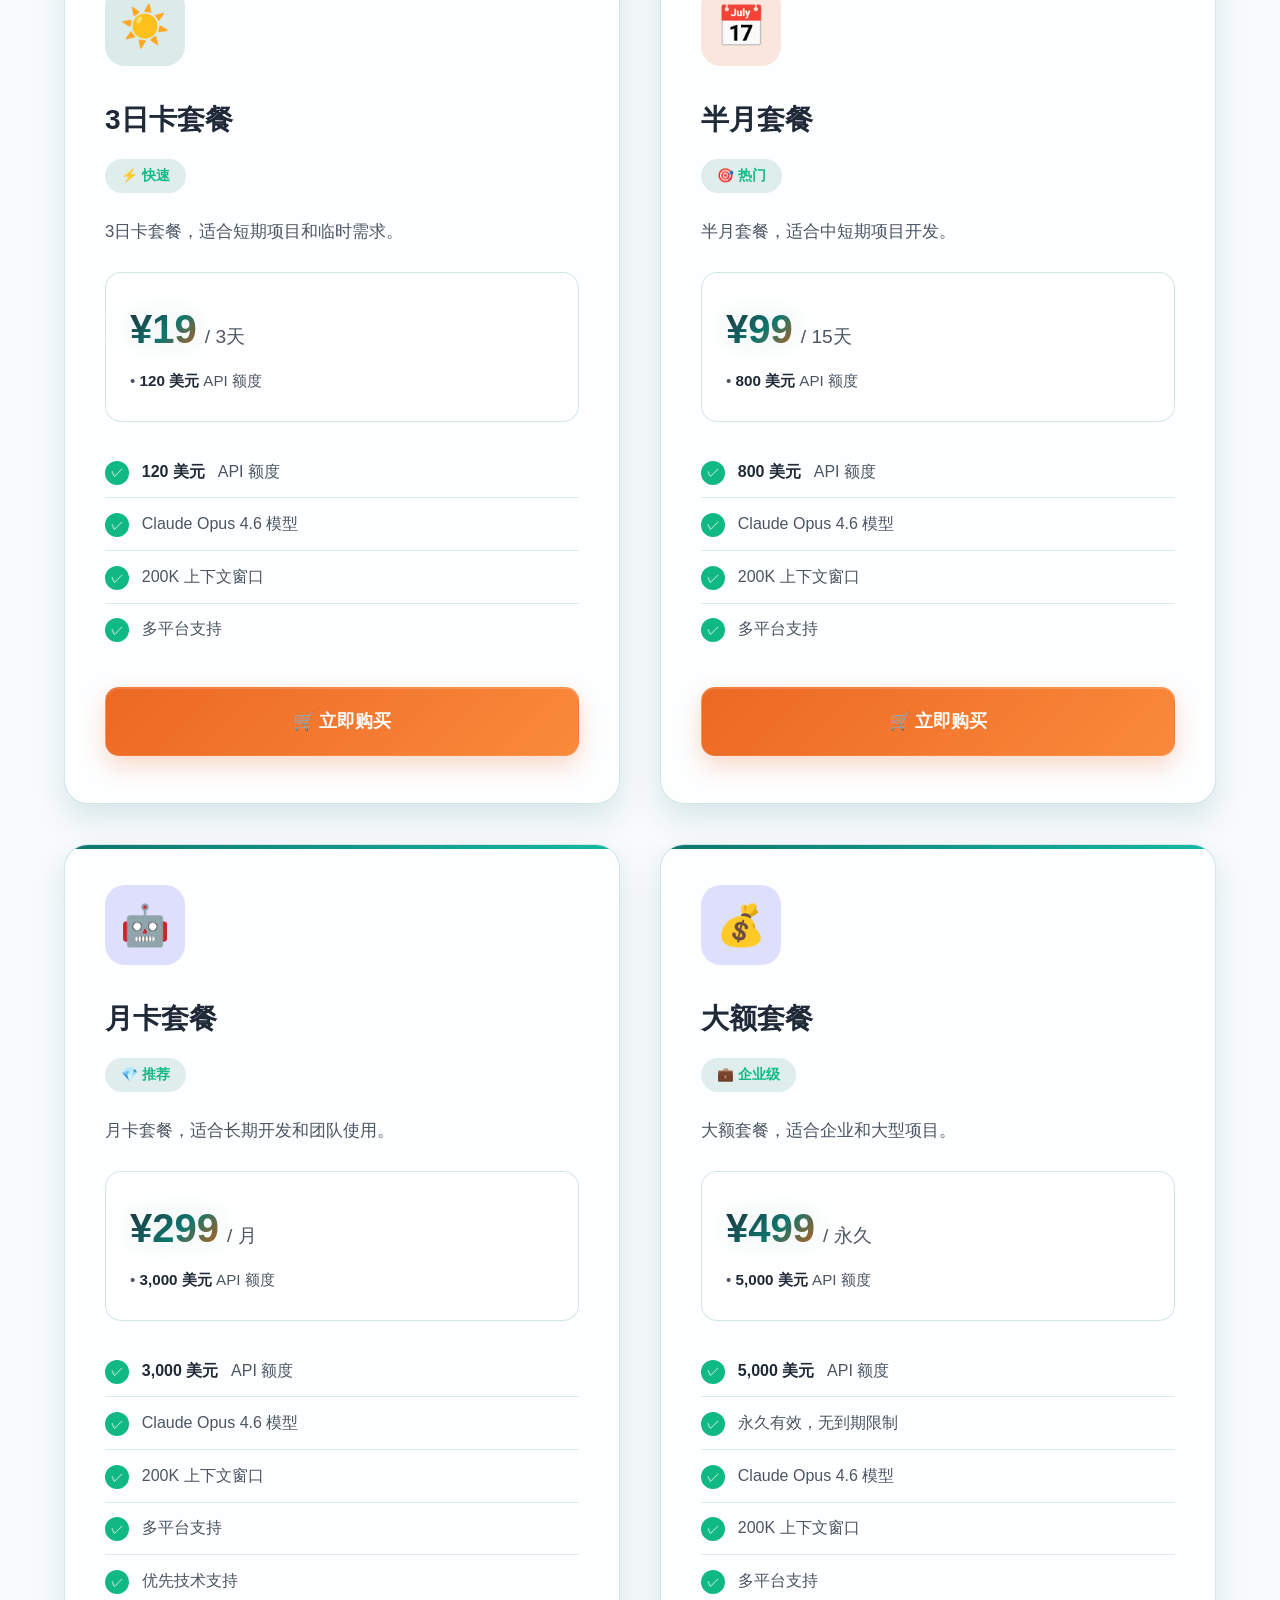
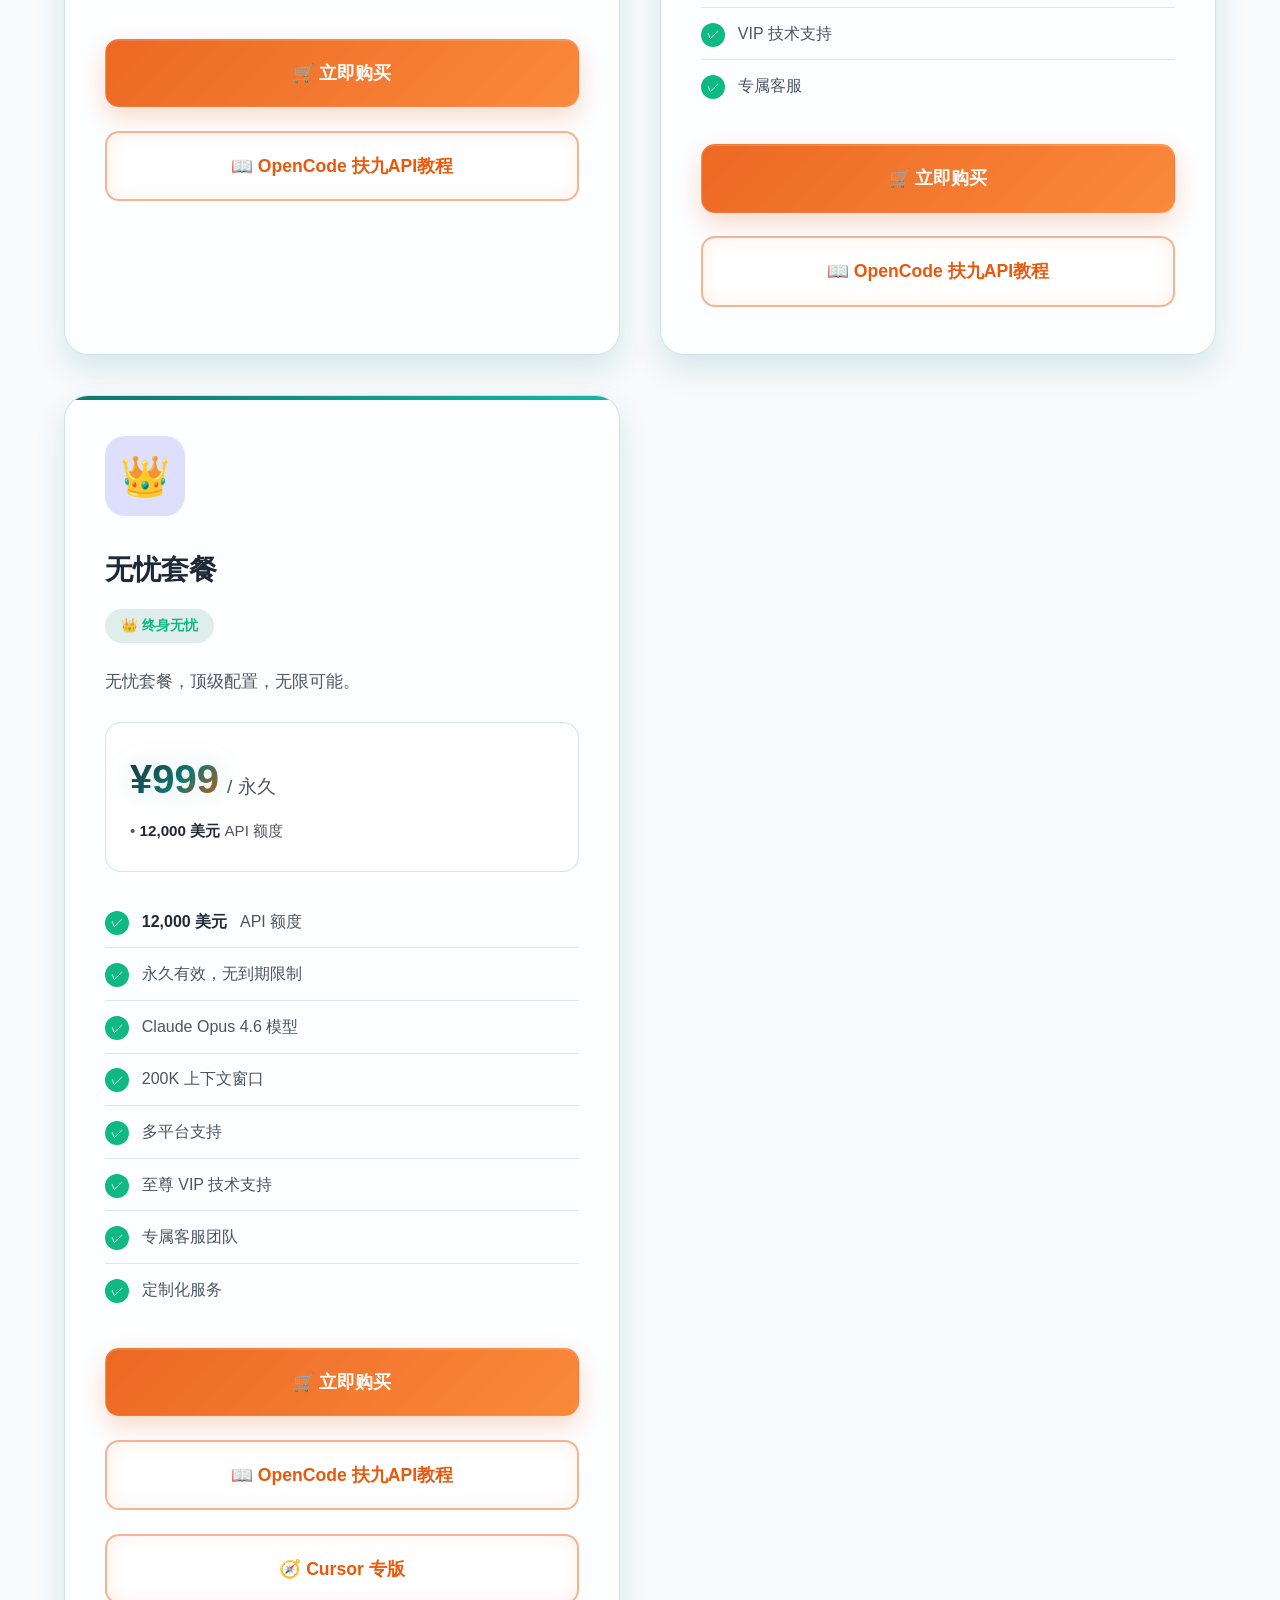
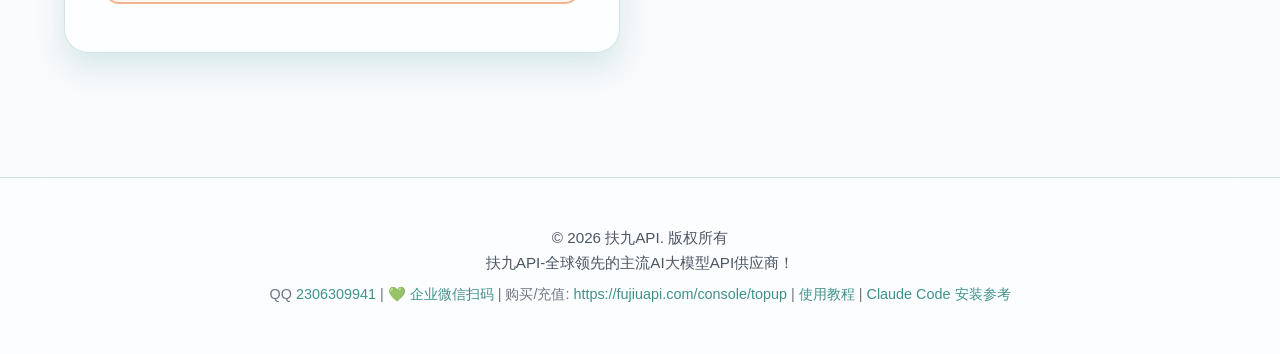
==== commit 43730899: "新增contact.html联系页：营销页联系我们/企业微信改为新标签打开联系页，不再跳页脚锚点" ====
--- a/index.html
+++ b/index.html
@@ -29,8 +29,8 @@
                     aria-label="联系 QQ 2306309941">
                     🐧 QQ:2306309941
                 </a>
-                <a href="javascript:void(0)" class="qq-contact wechat-contact" role="button"
-                    onclick="openWechatQR()" aria-label="企业微信扫码咨询">
+                <a href="contact.html" target="_blank" class="qq-contact wechat-contact" role="button"
+                    aria-label="企业微信扫码咨询">
                     💚 企业微信
                 </a>
                 <ul class="nav-links" role="menubar">
@@ -43,7 +43,7 @@
                             <li role="none"><a href="ultraworker-tutorial-v2.html" role="menuitem">Sisyphus 进阶指南</a></li>
                         </ul>
                     </li>
-                    <li role="none"><a href="#contact" role="menuitem">联系我们</a></li>
+                    <li role="none"><a href="contact.html" target="_blank" role="menuitem">联系我们</a></li>
                 </ul>
                 <button class="mobile-menu-btn" aria-label="切换菜单" aria-expanded="false" aria-controls="navigation">
                     <span></span>
@@ -74,8 +74,8 @@
                     体验当前全球顶级的 AI 编程工具，为企业和开发者<strong>提效 300%</strong>。
                 </p>
                 <div class="hero-cta">
-                    <a class="hero-btn-primary" href="https://fujiuapi.com/sign-up" target="_top">🚀 免费注册</a>
-                    <a class="hero-btn-ghost" href="https://fujiuapi.com/sign-up" target="_top">
+                    <a class="hero-btn-primary" href="https://fujiuapi.com/sign-up" target="_blank">🚀 免费注册</a>
+                    <a class="hero-btn-ghost" href="https://fujiuapi.com/sign-up" target="_blank">
                         <span class="hero-btn-badge">¥19 体验 3 日卡</span>✨ 立即注册体验
                     </a>
                 </div>
@@ -156,7 +156,7 @@
                     <li>多平台支持</li>
                 </ul>
 
-                <a class="cta-button secondary" href="https://fujiuapi.com/wallet" target="_top">🛒 立即购买</a>
+                <a class="cta-button secondary" href="https://fujiuapi.com/wallet" target="_blank">🛒 立即购买</a>
             </article>
 
             <!-- 套餐3: 半月卡 -->
@@ -185,7 +185,7 @@
                     <li>多平台支持</li>
                 </ul>
 
-                <a class="cta-button secondary" href="https://fujiuapi.com/wallet" target="_top">🛒 立即购买</a>
+                <a class="cta-button secondary" href="https://fujiuapi.com/wallet" target="_blank">🛒 立即购买</a>
             </article>
 
             <!-- 套餐4: 月卡 -->
@@ -215,7 +215,7 @@
                     <li>优先技术支持</li>
                 </ul>
 
-                <a class="cta-button secondary" href="https://fujiuapi.com/wallet" target="_top">🛒 立即购买</a>
+                <a class="cta-button secondary" href="https://fujiuapi.com/wallet" target="_blank">🛒 立即购买</a>
                 <a href="opencode-tutorial.html?v=2" class="cta-button outline outline-accent">📖 OpenCode 扶九API教程</a>
             </article>
 
@@ -248,7 +248,7 @@
                     <li>专属客服</li>
                 </ul>
 
-                <a class="cta-button secondary" href="https://fujiuapi.com/wallet" target="_top">🛒 立即购买</a>
+                <a class="cta-button secondary" href="https://fujiuapi.com/wallet" target="_blank">🛒 立即购买</a>
                 <a href="opencode-tutorial.html?v=2" class="cta-button outline outline-accent">📖 OpenCode 扶九API教程</a>
             </article>
 
@@ -282,7 +282,7 @@
                     <li>定制化服务</li>
                 </ul>
 
-                <a class="cta-button secondary" href="https://fujiuapi.com/wallet" target="_top">🛒 立即购买</a>
+                <a class="cta-button secondary" href="https://fujiuapi.com/wallet" target="_blank">🛒 立即购买</a>
                 <a href="opencode-tutorial.html?v=2" class="cta-button outline outline-accent">📖 OpenCode 扶九API教程</a>
                 <a href="cursor-tutorial.html" class="cta-button outline outline-accent">🧭 Cursor 专版</a>
             </article>
@@ -317,7 +317,7 @@
                     <li>定制化服务</li>
                 </ul>
 
-                <a class="cta-button secondary" href="https://fujiuapi.com/wallet" target="_top">🛒 立即购买</a>
+                <a class="cta-button secondary" href="https://fujiuapi.com/wallet" target="_blank">🛒 立即购买</a>
                 <a href="opencode-tutorial.html?v=2" class="cta-button outline outline-accent">📖 OpenCode 扶九API教程</a>
                 <a href="cursor-tutorial.html" class="cta-button outline outline-accent">🧭 Cursor 专版</a>
             </article>-->
@@ -353,7 +353,7 @@
         <p>© 2026 扶九API. 版权所有<br>扶九API-全球领先的主流AI大模型API供应商！</p>
         <div class="footer-links">
             QQ <a href="tencent://message/?uin=2306309941&Site=扶九API&Menu=yes">2306309941</a> |
-            <a href="javascript:void(0)" onclick="openWechatQR()">💚 企业微信扫码</a> |
+            <a href="contact.html" target="_blank">💚 企业微信扫码</a> |
             购买/充值: <a href="https://fujiuapi.com/console/topup" target="_blank" rel="noopener">https://fujiuapi.com/console/topup</a> |
             <a href="tutorial.html">使用教程</a> |
             <a href="claude-install-tutorial.html">Claude Code 安装参考</a>
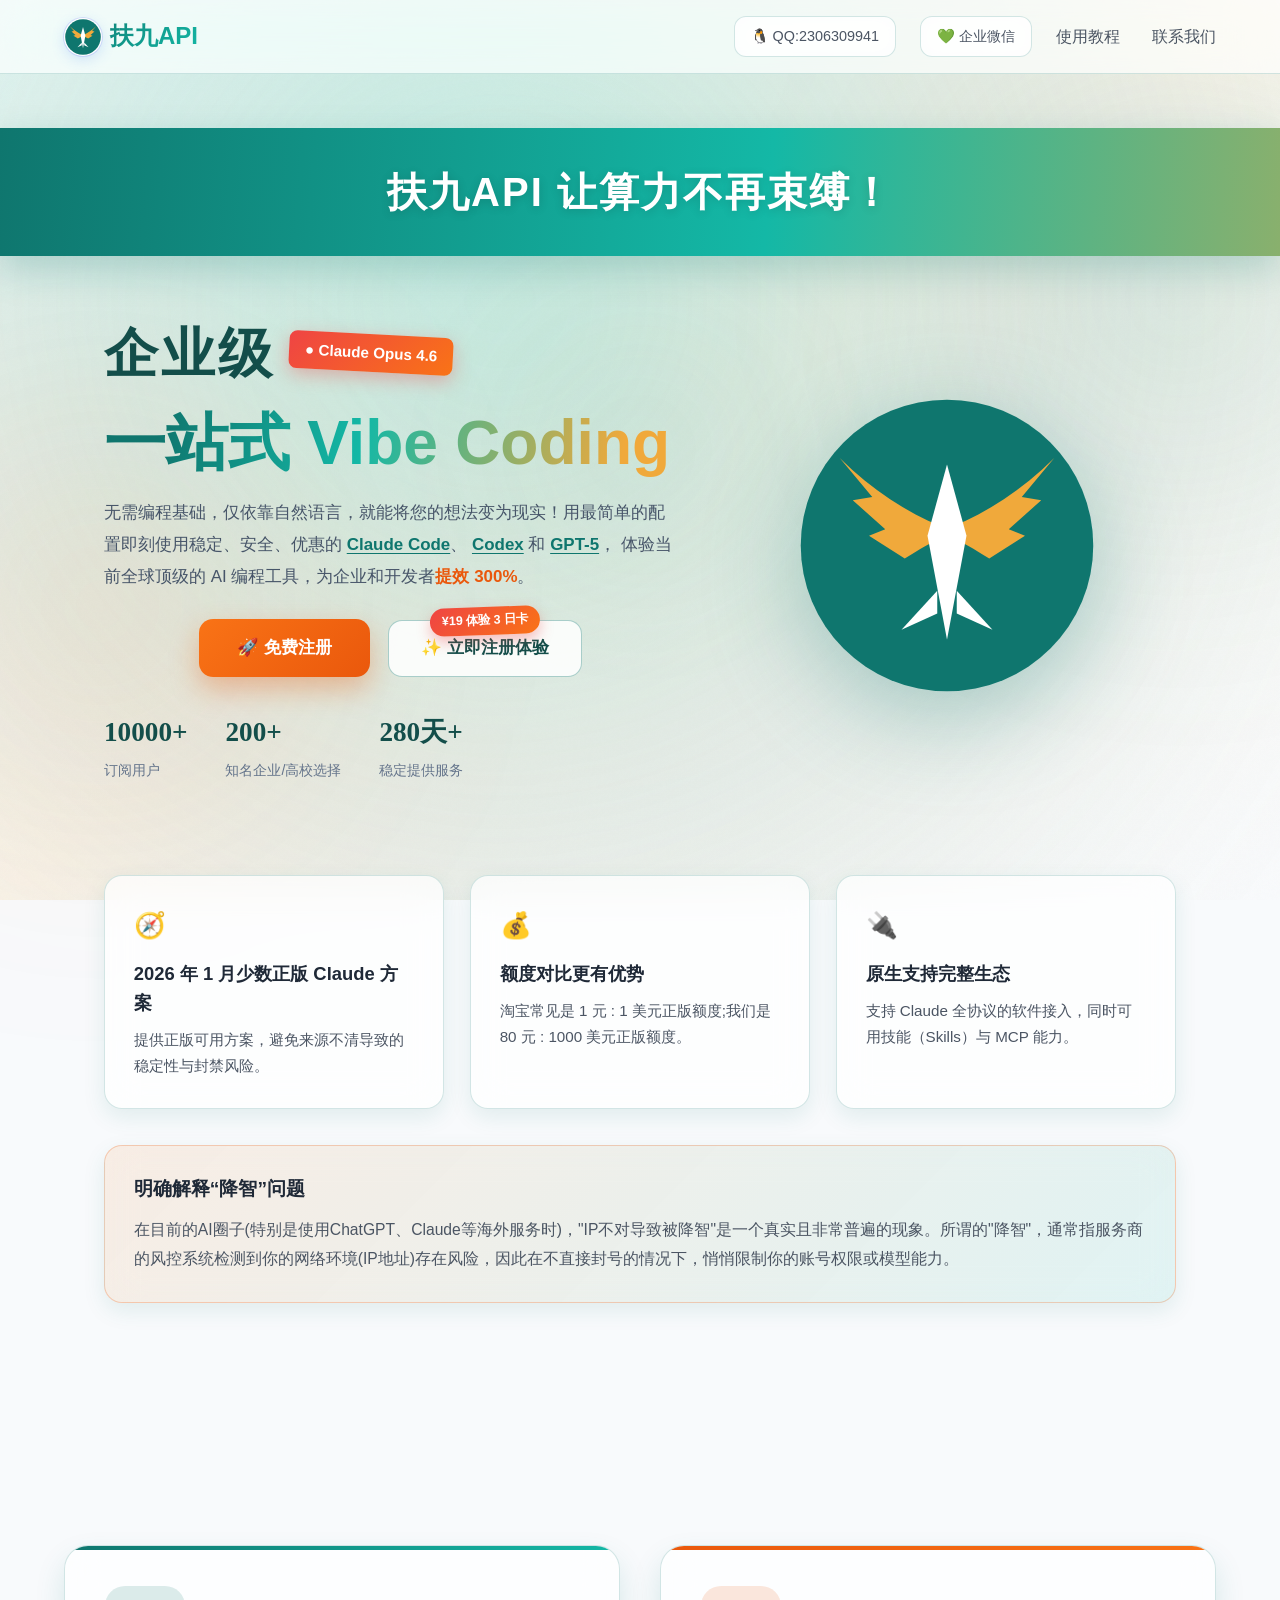
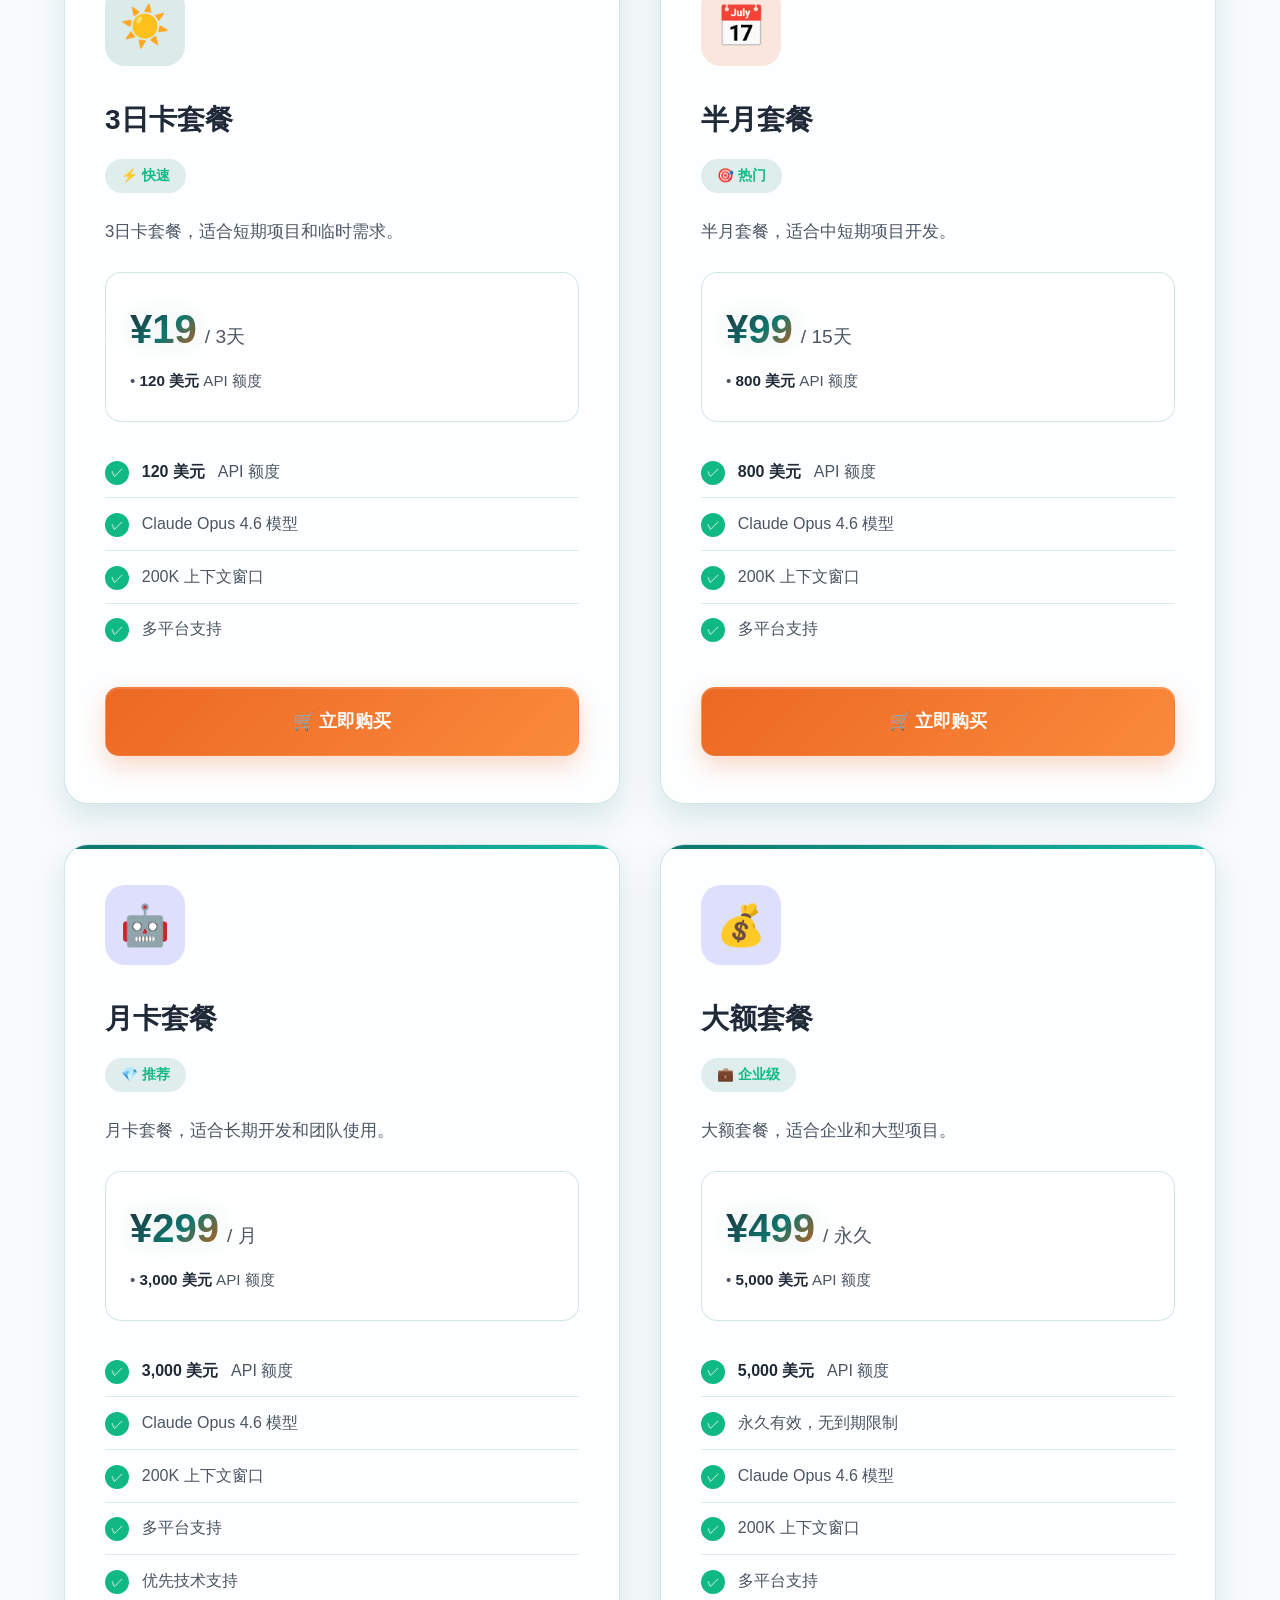
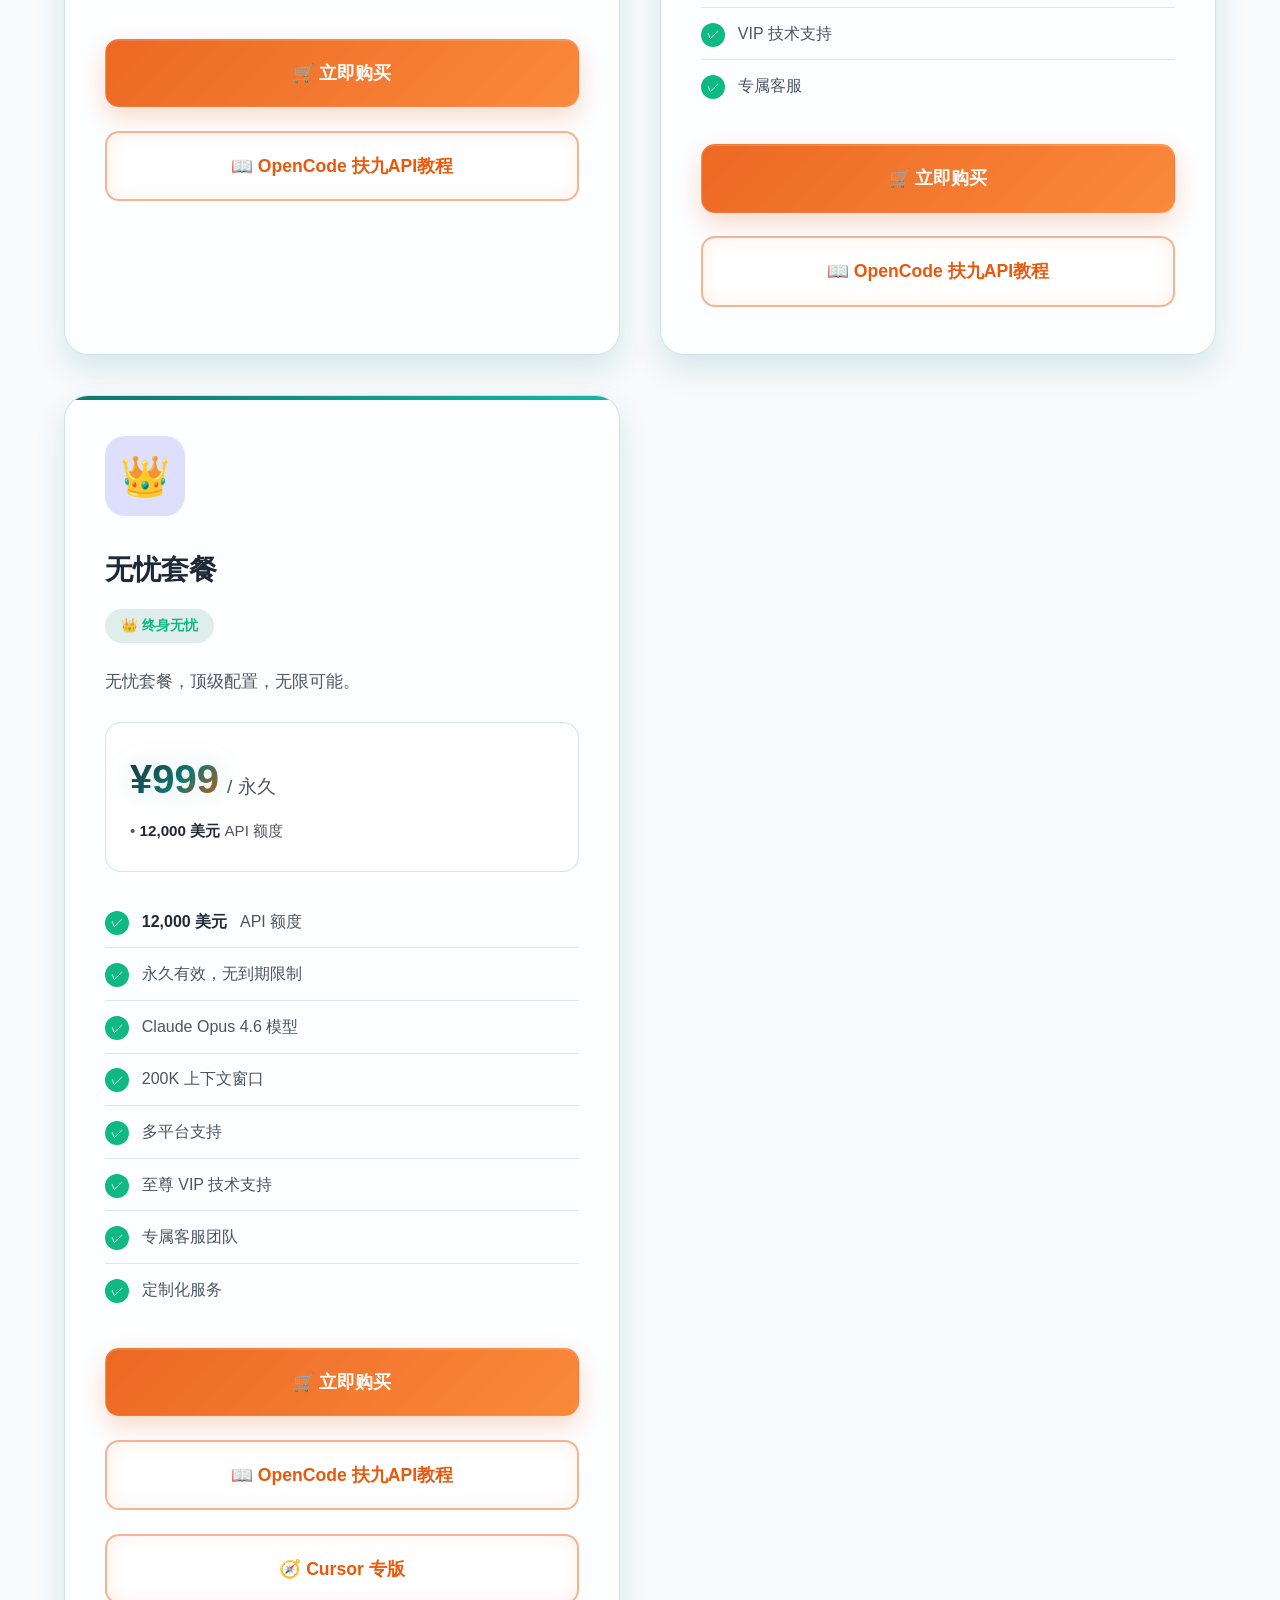
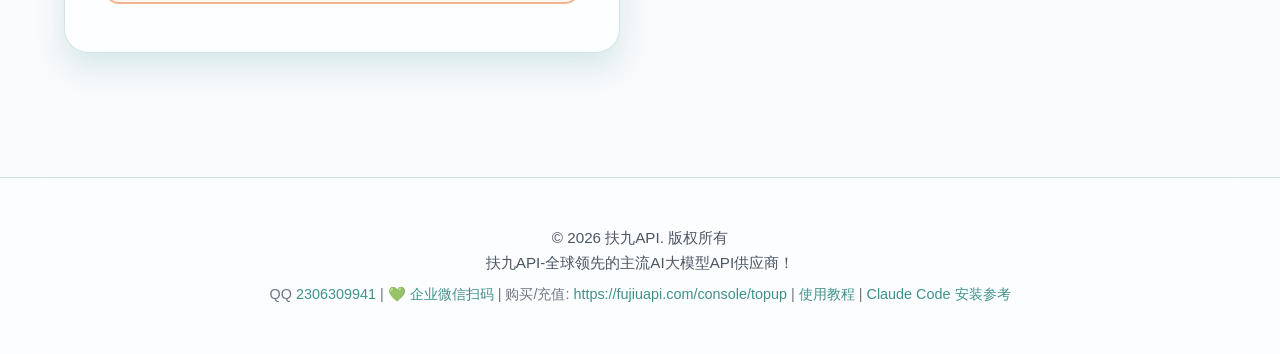
==== commit a1a6f26a: "新增注册条款门register.html+法律文档legal.html：注册前需同意条款，营销页注册按钮接入" ====
--- a/index.html
+++ b/index.html
@@ -74,8 +74,8 @@
                     体验当前全球顶级的 AI 编程工具，为企业和开发者<strong>提效 300%</strong>。
                 </p>
                 <div class="hero-cta">
-                    <a class="hero-btn-primary" href="https://fujiuapi.com/sign-up" target="_blank">🚀 免费注册</a>
-                    <a class="hero-btn-ghost" href="https://fujiuapi.com/sign-up" target="_blank">
+                    <a class="hero-btn-primary" href="register.html" target="_blank">🚀 免费注册</a>
+                    <a class="hero-btn-ghost" href="register.html" target="_blank">
                         <span class="hero-btn-badge">¥19 体验 3 日卡</span>✨ 立即注册体验
                     </a>
                 </div>
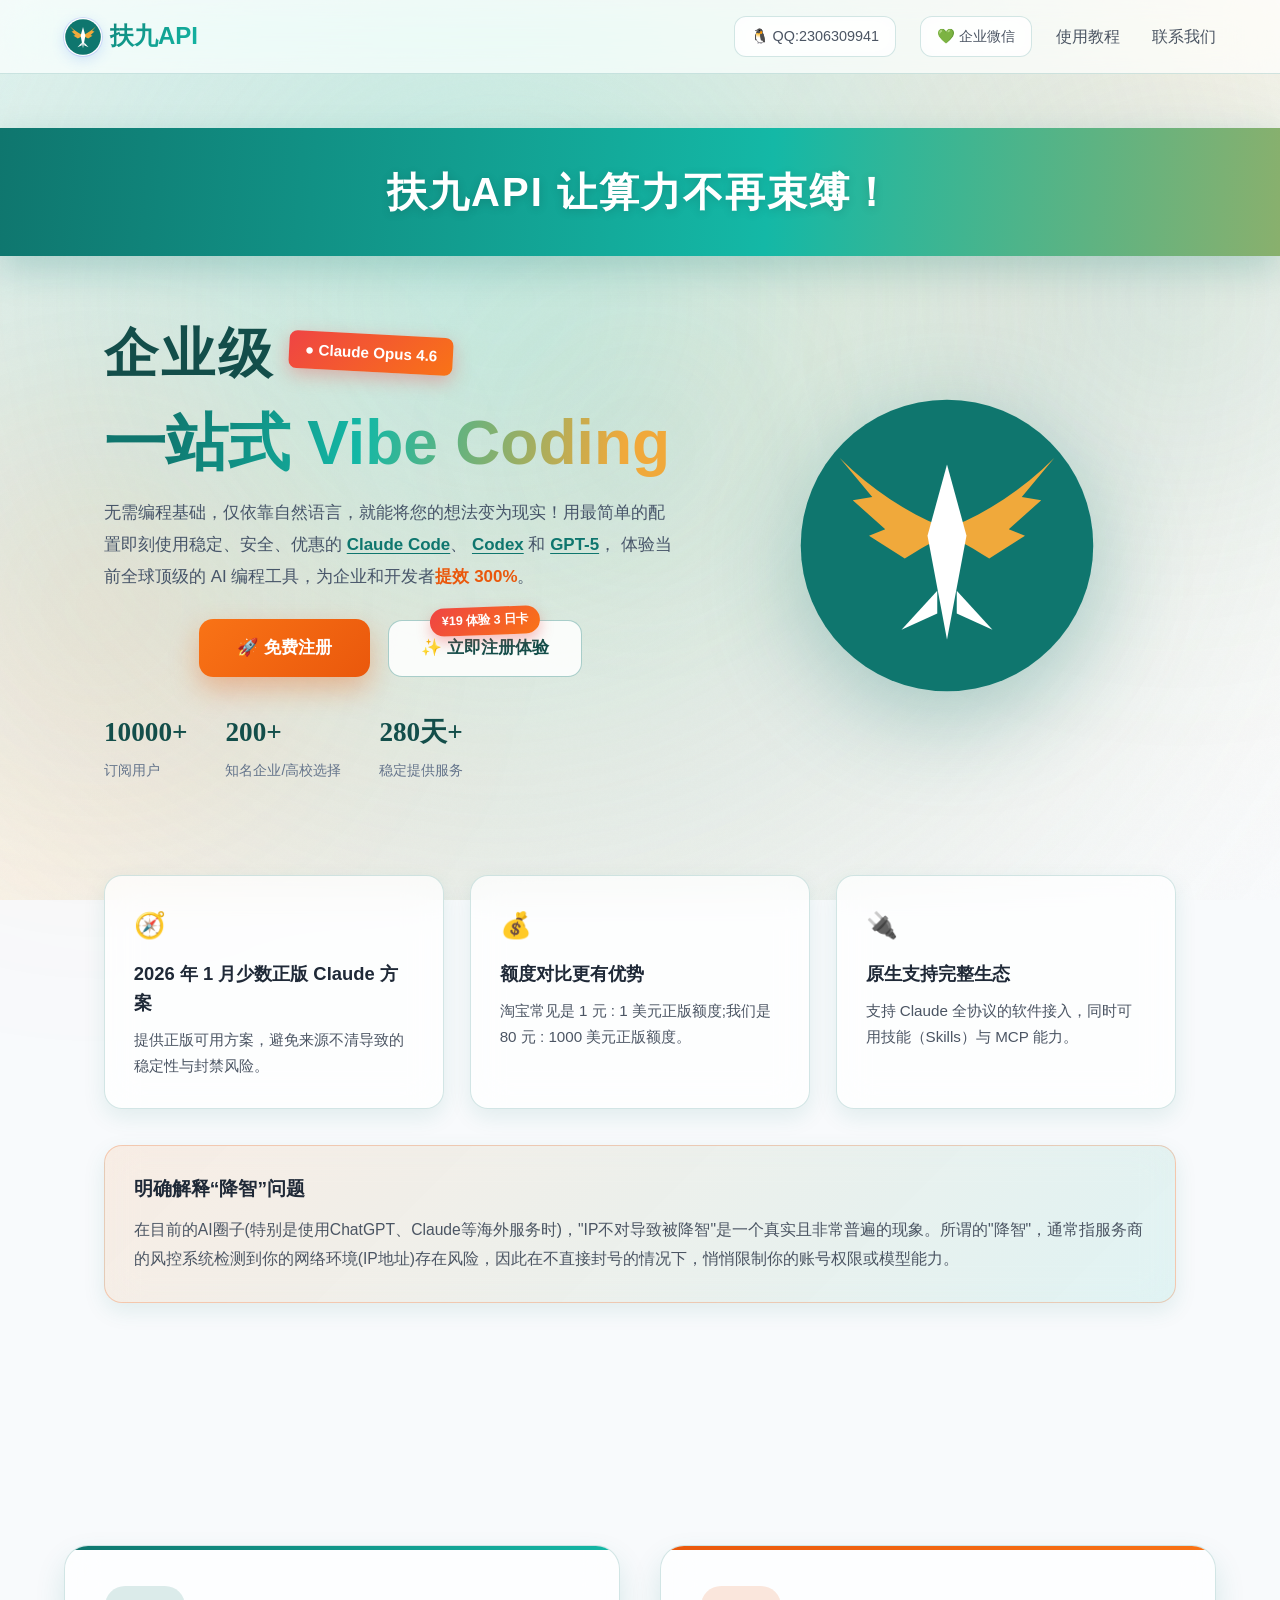
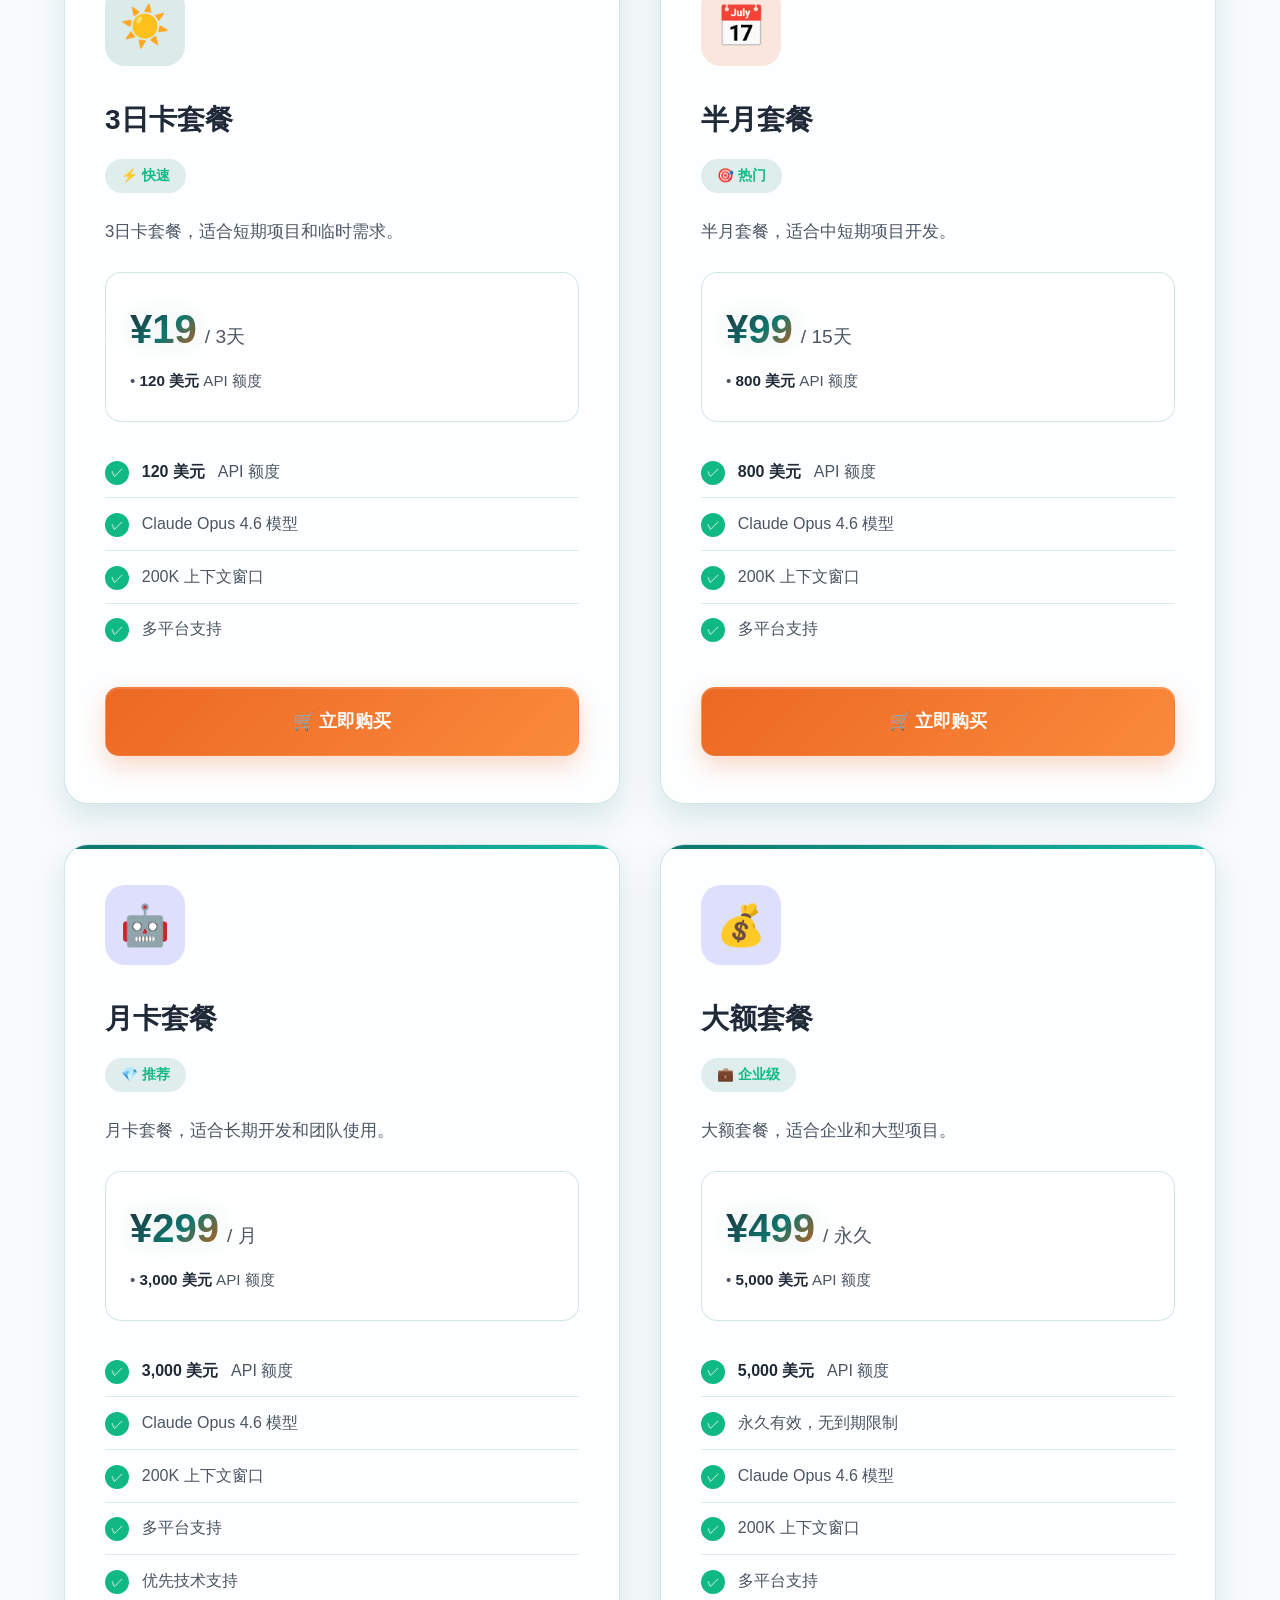
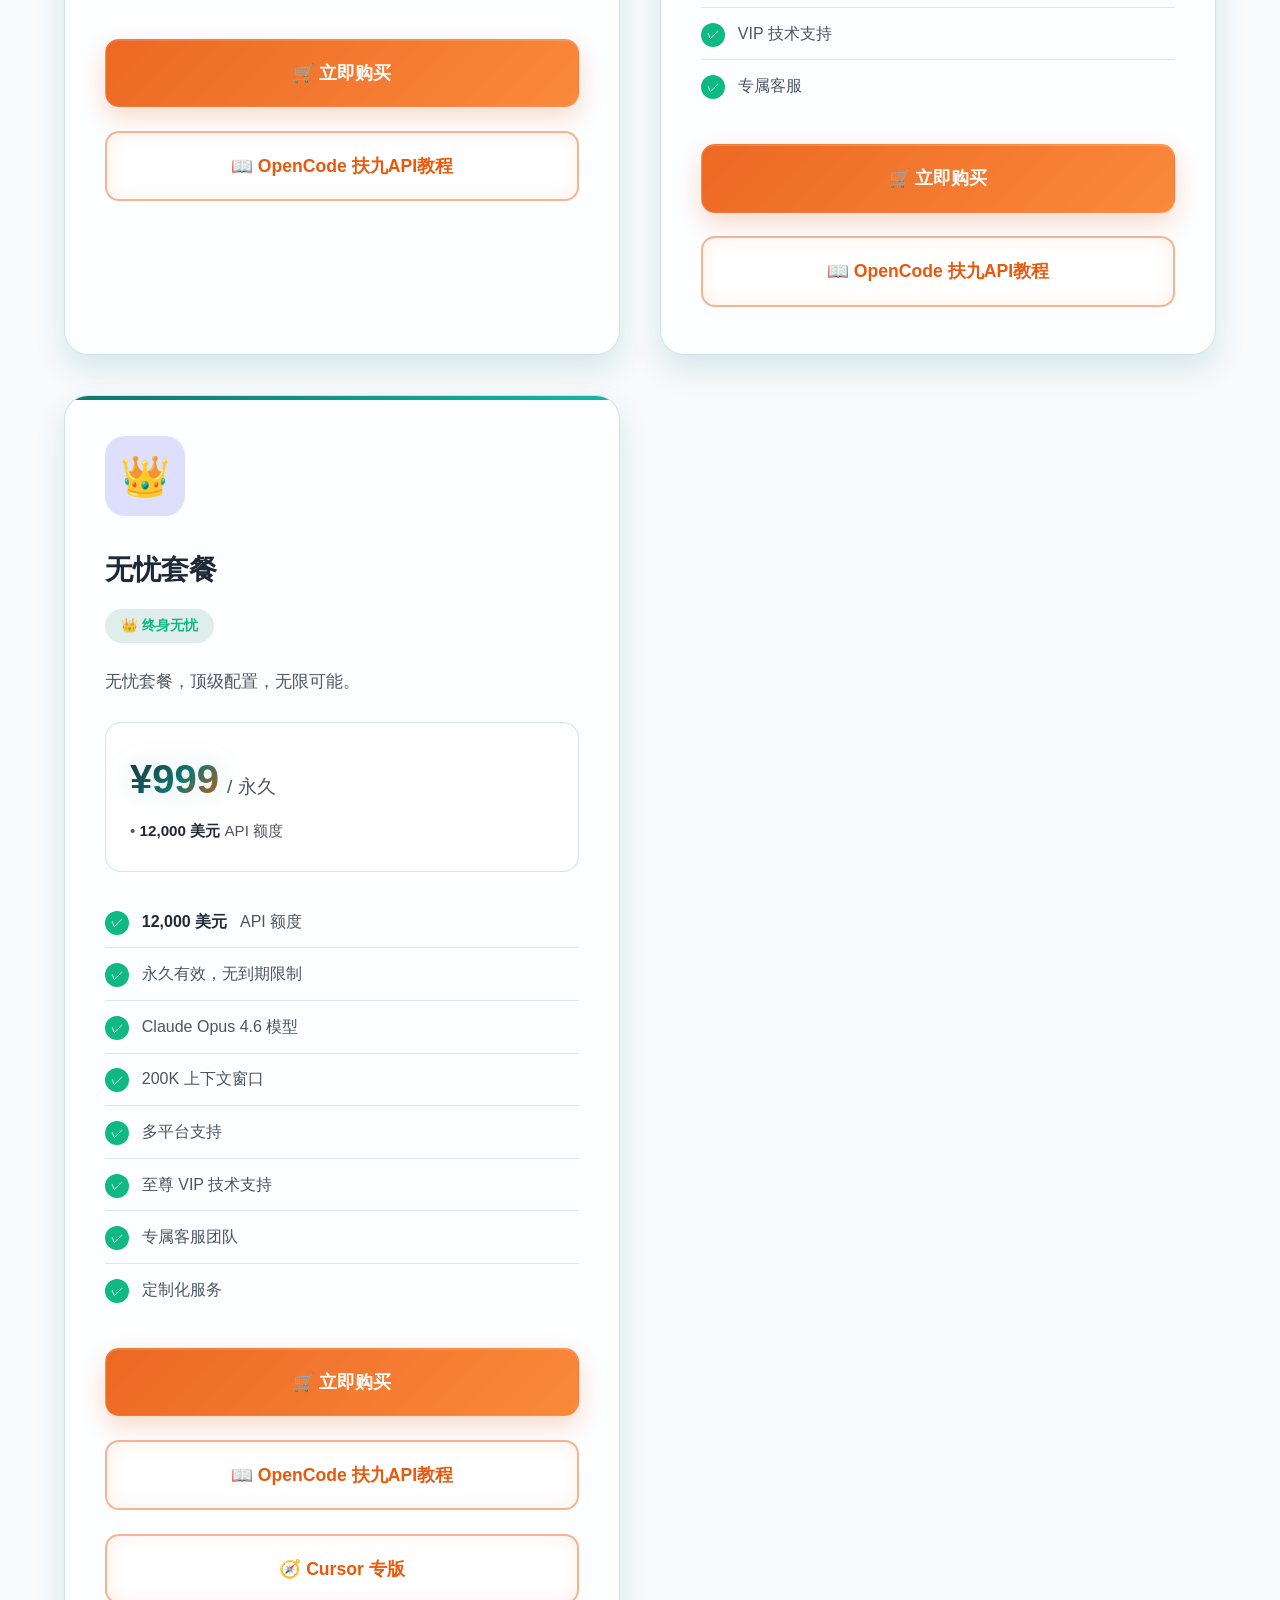
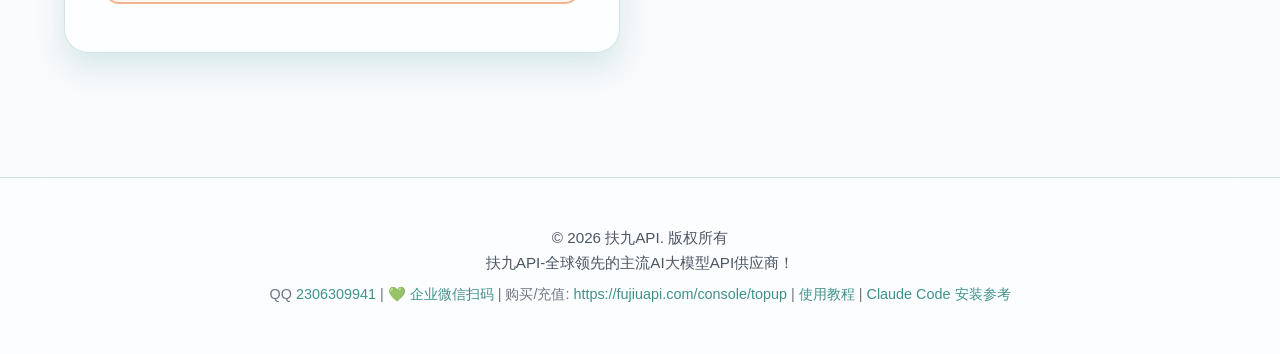
==== commit 9690858f: "add Codex 10-level tutorial: install guide, gamified pack, password unlock page" ====
--- a/index.html
+++ b/index.html
@@ -37,6 +37,7 @@
                     <li role="none" class="has-submenu">
                         <a href="#" role="menuitem" aria-haspopup="true">使用教程</a>
                         <ul class="submenu" role="menu">
+                            <li role="none"><a href="codex-tutorial.html" role="menuitem">🎮 Codex 十关闯关教程</a></li>
                             <li role="none"><a href="opencode-tutorial.html?v=2" role="menuitem">OpenCode 扶九API教程</a></li>
                             <li role="none"><a href="cursor-tutorial.html" role="menuitem">Cursor 专版教程</a></li>
                             <li role="none"><a href="claude-install-tutorial.html" role="menuitem">Claude Code 安装参考</a></li>
